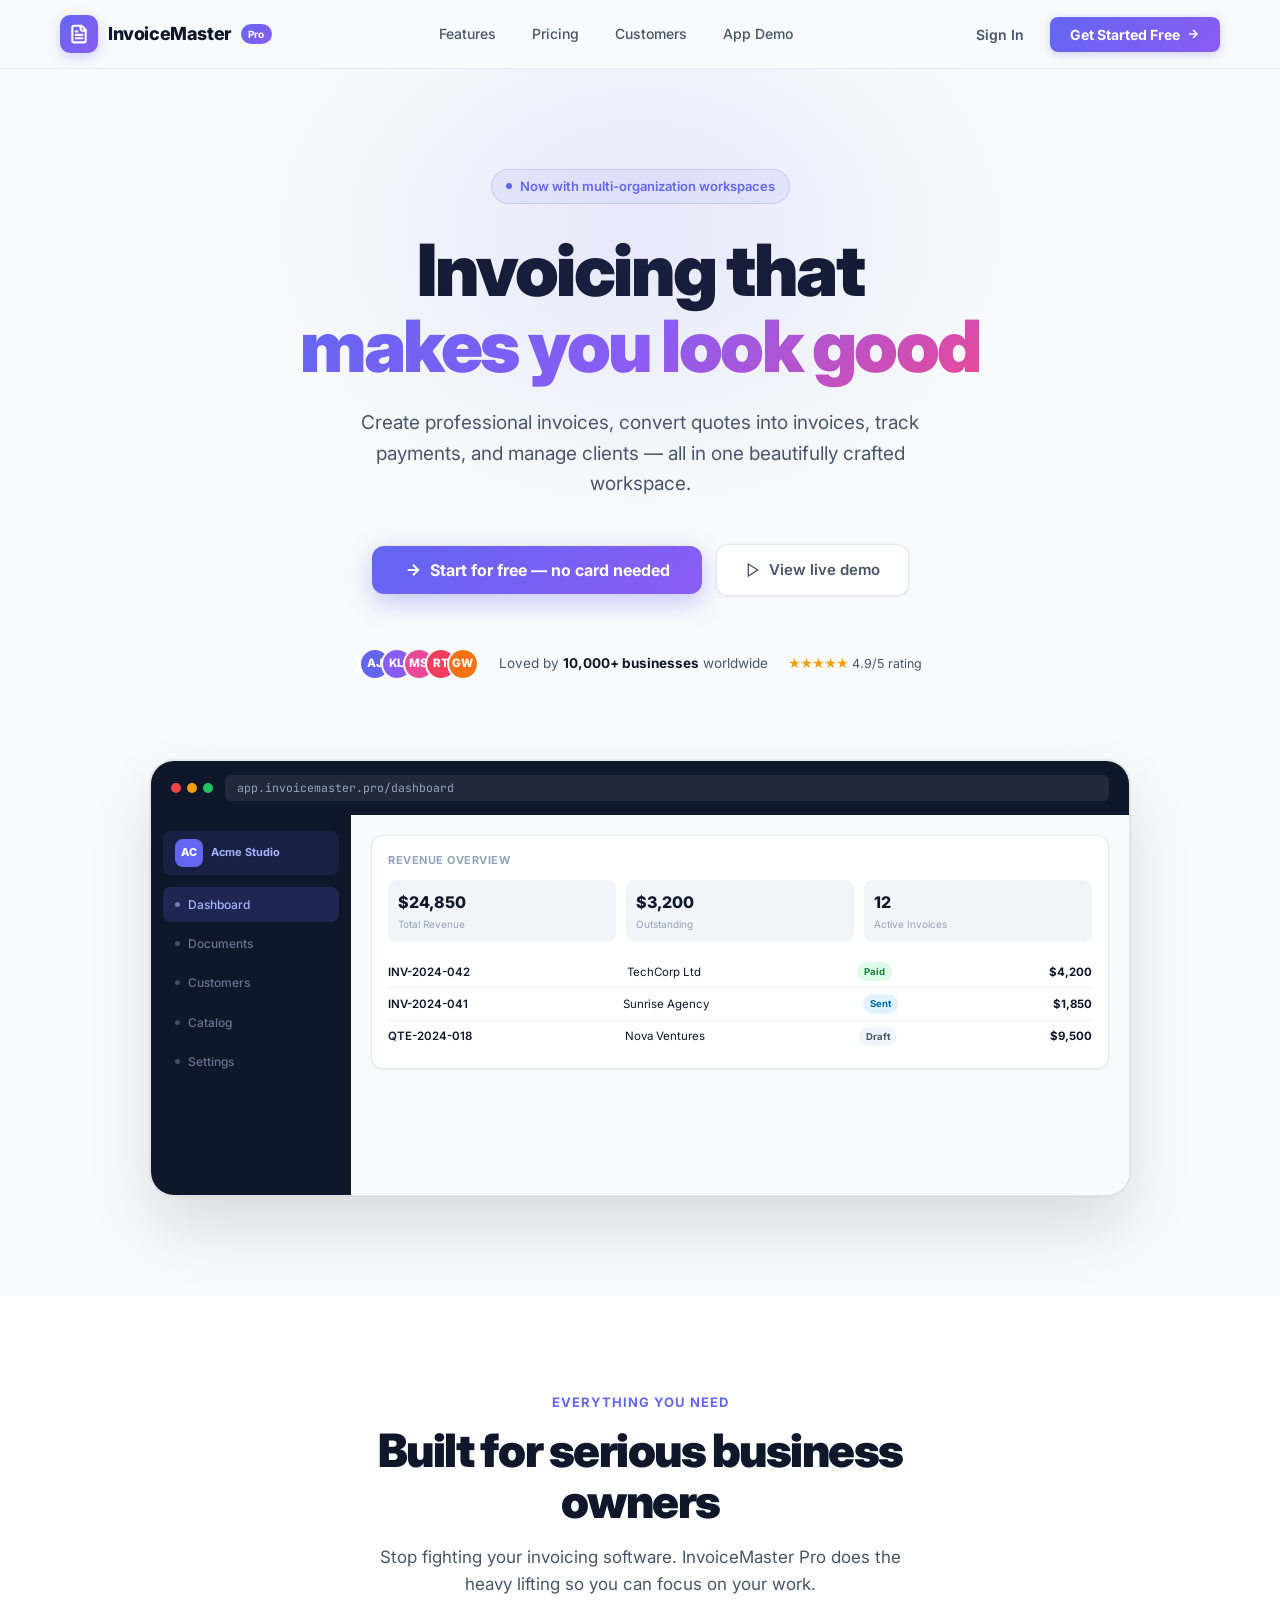
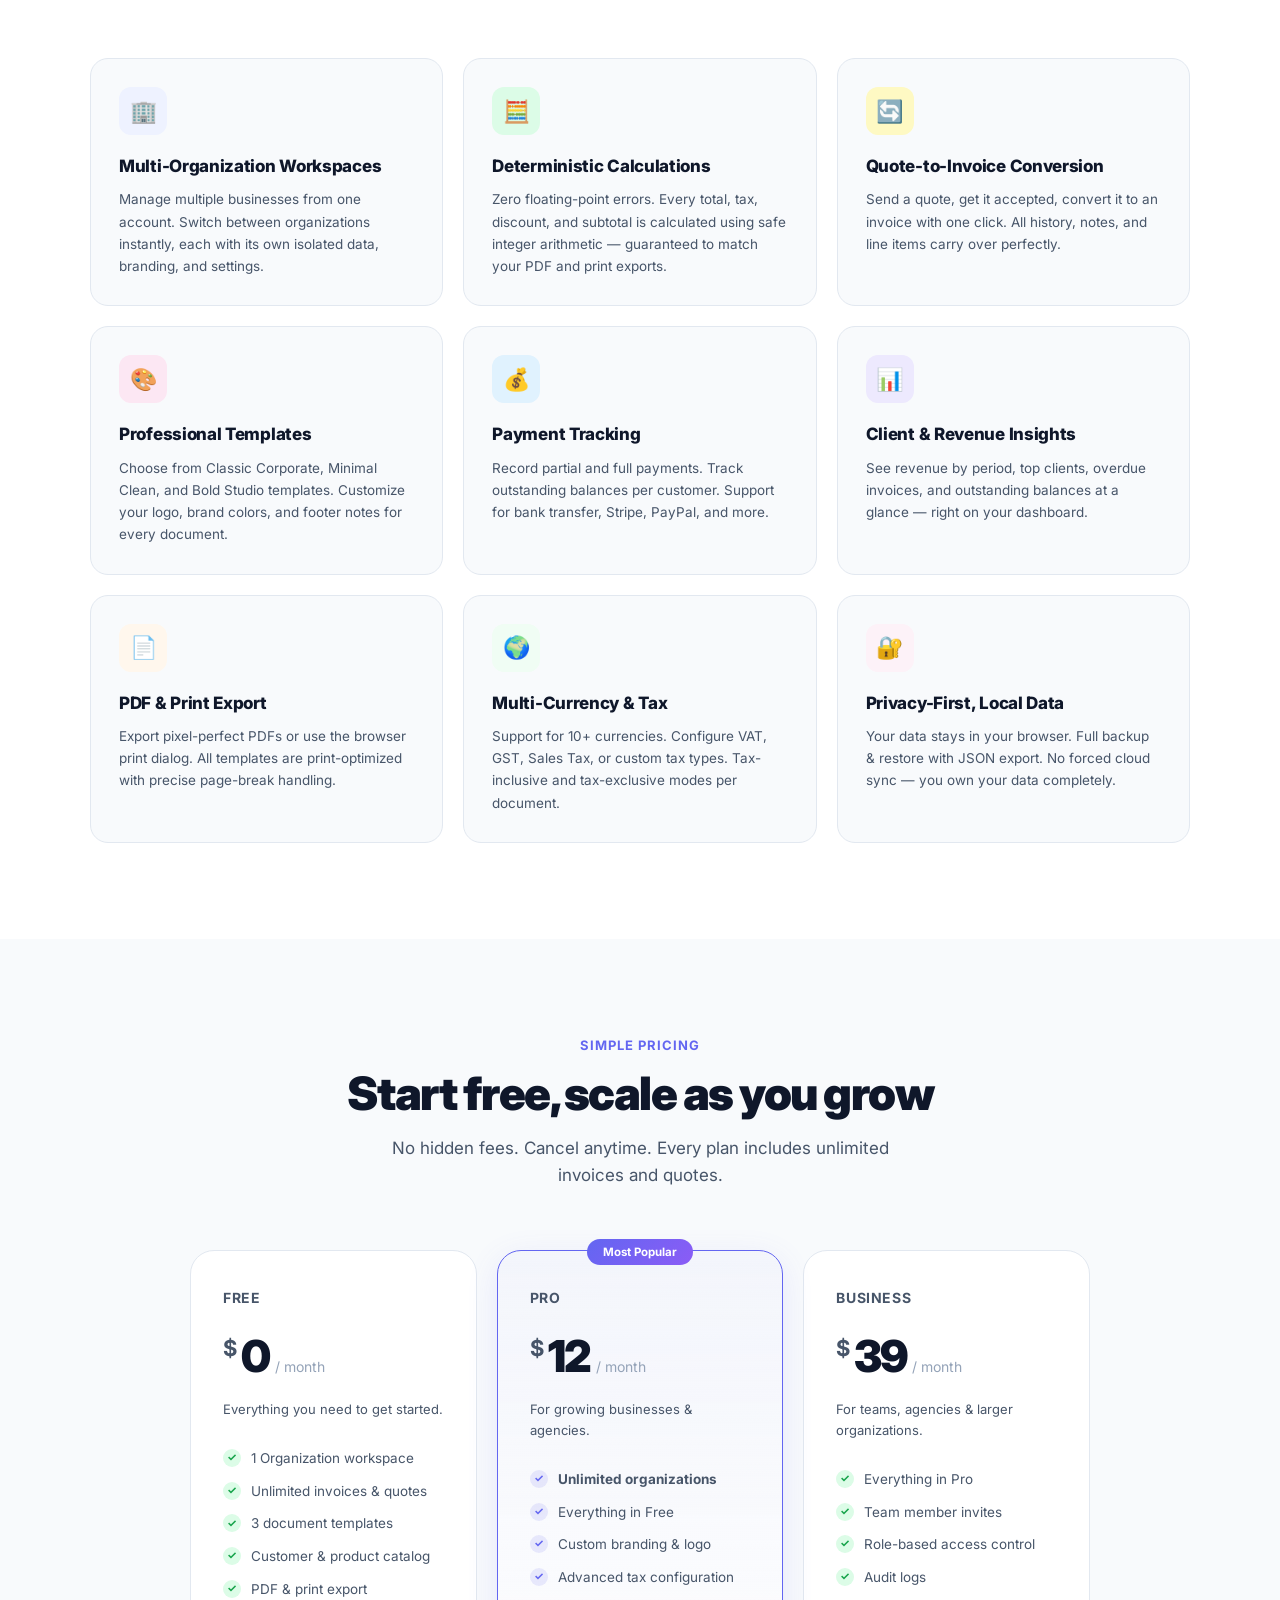
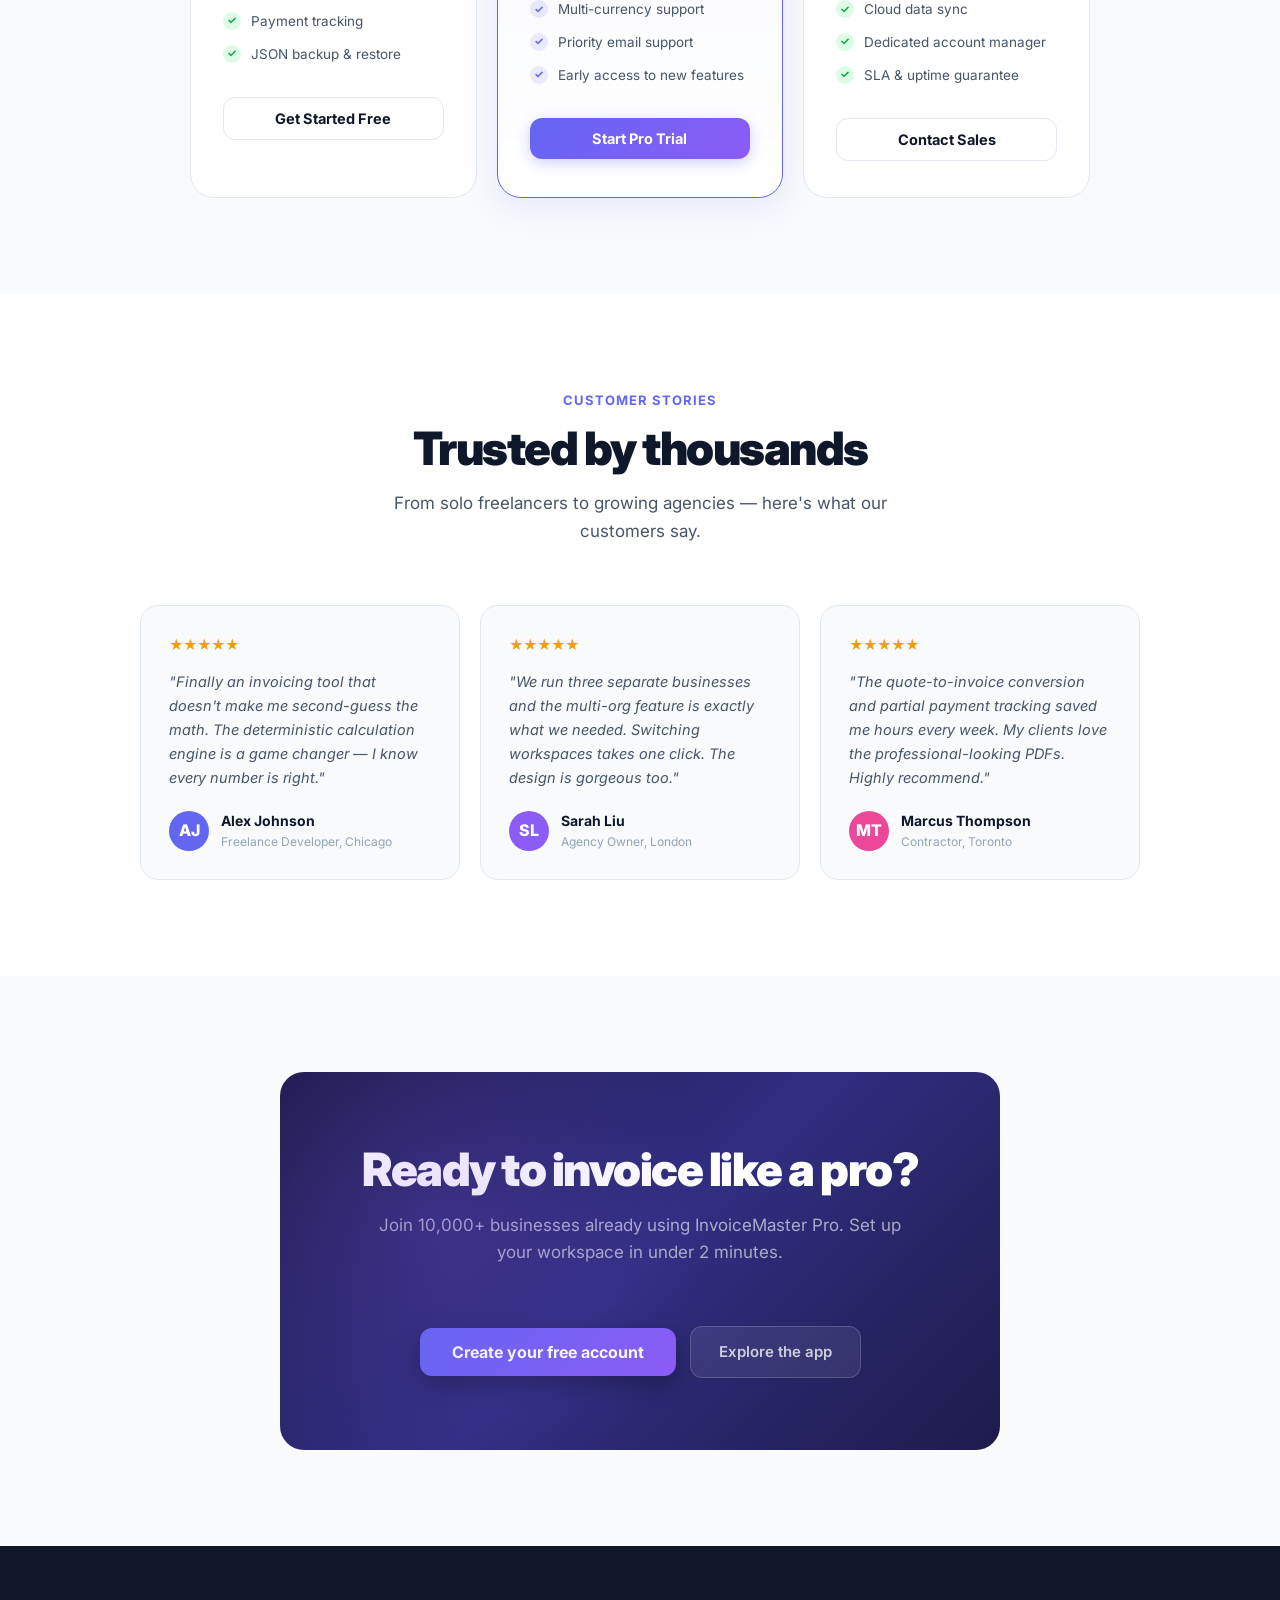
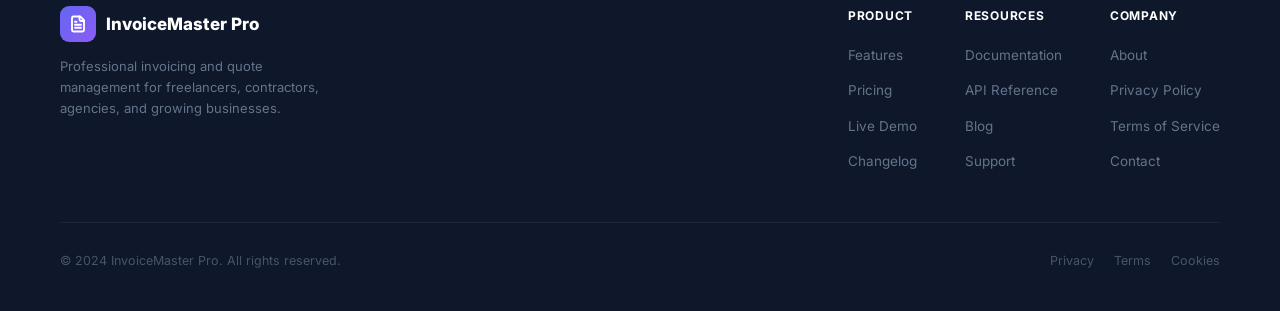
==== landing.html @ f8b14815 "feat: complete production invoice and quote generator with multi-org auth and templates" ====
<!DOCTYPE html>
<html lang="en">
<head>
  <meta charset="UTF-8">
  <meta name="viewport" content="width=device-width, initial-scale=1.0">
  <title>InvoiceMaster Pro — Professional Invoicing for Teams & Freelancers</title>
  <meta name="description" content="Create stunning invoices, quotes, and manage your business finances from one beautiful workspace. Used by 10,000+ freelancers, agencies & businesses.">
  <meta property="og:title" content="InvoiceMaster Pro — Professional Invoicing">
  <meta property="og:description" content="Invoicing software that gets out of your way. Create, send, and track invoices in minutes.">
  <link rel="preconnect" href="https://fonts.googleapis.com">
  <link rel="preconnect" href="https://fonts.gstatic.com" crossorigin>
  <link href="https://fonts.googleapis.com/css2?family=Inter:wght@300;400;500;600;700;800;900&family=JetBrains+Mono:wght@400;500&display=swap" rel="stylesheet">
  <link rel="stylesheet" href="css/landing.css">
</head>
<body>

  <!-- ======================================================
       NAVIGATION
  ====================================================== -->
  <nav class="lp-nav">
    <div class="lp-nav-inner">
      <a href="#" class="lp-logo">
        <div class="lp-logo-icon">
          <svg width="20" height="20" viewBox="0 0 24 24" fill="none" stroke="currentColor" stroke-width="2.5" stroke-linecap="round" stroke-linejoin="round">
            <path d="M15 2H6a2 2 0 0 0-2 2v16a2 2 0 0 0 2 2h12a2 2 0 0 0 2-2V7Z"/>
            <path d="M14 2v4a2 2 0 0 0 2 2h4"/>
            <path d="M10 9H8"/><path d="M16 13H8"/><path d="M16 17H8"/>
          </svg>
        </div>
        <span class="lp-logo-text">InvoiceMaster</span>
        <span class="lp-logo-badge">Pro</span>
      </a>

      <ul class="lp-nav-links">
        <li><a href="#features">Features</a></li>
        <li><a href="#pricing">Pricing</a></li>
        <li><a href="#testimonials">Customers</a></li>
        <li><a href="index.html">App Demo</a></li>
      </ul>

      <div class="lp-nav-cta">
        <button type="button" class="btn-ghost" id="btn-nav-login">Sign In</button>
        <button type="button" class="btn-primary-sm" id="btn-nav-signup">
          Get Started Free
          <svg width="14" height="14" viewBox="0 0 24 24" fill="none" stroke="currentColor" stroke-width="2.5"><path d="M5 12h14"/><path d="m12 5 7 7-7 7"/></svg>
        </button>
      </div>
    </div>
  </nav>

  <!-- ======================================================
       HERO
  ====================================================== -->
  <section class="lp-hero">
    <div class="hero-glow"></div>

    <div class="hero-pill">
      <div class="hero-pill-dot"></div>
      Now with multi-organization workspaces
    </div>

    <h1 class="hero-title">
      Invoicing that<br>
      <span class="gradient-text">makes you look good</span>
    </h1>

    <p class="hero-subtitle">
      Create professional invoices, convert quotes into invoices, track payments, 
      and manage clients — all in one beautifully crafted workspace.
    </p>

    <div class="hero-cta-group">
      <button type="button" class="btn-hero-primary" id="btn-hero-signup">
        <svg width="18" height="18" viewBox="0 0 24 24" fill="none" stroke="currentColor" stroke-width="2.5"><path d="M5 12h14"/><path d="m12 5 7 7-7 7"/></svg>
        Start for free — no card needed
      </button>
      <a href="index.html" class="btn-hero-secondary">
        <svg width="16" height="16" viewBox="0 0 24 24" fill="none" stroke="currentColor" stroke-width="2"><polygon points="5 3 19 12 5 21 5 3"/></svg>
        View live demo
      </a>
    </div>

    <div class="hero-social-proof">
      <div class="social-proof-avatars">
        <div class="av" style="background:#6366f1;">AJ</div>
        <div class="av" style="background:#8b5cf6;">KL</div>
        <div class="av" style="background:#ec4899;">MS</div>
        <div class="av" style="background:#f43f5e;">RT</div>
        <div class="av" style="background:#f97316;">GW</div>
      </div>
      <div class="social-proof-text">
        Loved by <strong>10,000+ businesses</strong> worldwide
      </div>
      <div class="hero-star-rating">
        <span class="stars">★★★★★</span>
        <span>4.9/5 rating</span>
      </div>
    </div>
  </section>

  <!-- ======================================================
       APP PREVIEW
  ====================================================== -->
  <section class="lp-app-preview">
    <div class="app-preview-frame">
      <div class="app-preview-topbar">
        <div class="app-preview-dots">
          <span class="dot-red"></span>
          <span class="dot-yellow"></span>
          <span class="dot-green"></span>
        </div>
        <div class="app-preview-url">app.invoicemaster.pro/dashboard</div>
      </div>
      <div class="app-preview-body">
        <div class="app-preview-sidebar">
          <div class="preview-nav-item" style="background:rgba(99,102,241,0.12); color:#a5b4fc; margin-bottom:8px;">
            <div style="width:28px; height:28px; background:#6366f1; border-radius:8px; display:flex;align-items:center;justify-content:center;font-size:11px;font-weight:800;color:#fff;">AC</div>
            <span style="font-size:11px;font-weight:700;">Acme Studio</span>
          </div>
          <div class="preview-nav-item active"><div class="preview-nav-dot"></div>Dashboard</div>
          <div class="preview-nav-item"><div class="preview-nav-dot"></div>Documents</div>
          <div class="preview-nav-item"><div class="preview-nav-dot"></div>Customers</div>
          <div class="preview-nav-item"><div class="preview-nav-dot"></div>Catalog</div>
          <div class="preview-nav-item"><div class="preview-nav-dot"></div>Settings</div>
        </div>
        <div class="app-preview-content">
          <div class="preview-card">
            <div class="preview-card-title">Revenue Overview</div>
            <div class="preview-stats">
              <div class="preview-stat">
                <div class="preview-stat-val">$24,850</div>
                <div class="preview-stat-label">Total Revenue</div>
              </div>
              <div class="preview-stat">
                <div class="preview-stat-val">$3,200</div>
                <div class="preview-stat-label">Outstanding</div>
              </div>
              <div class="preview-stat">
                <div class="preview-stat-val">12</div>
                <div class="preview-stat-label">Active Invoices</div>
              </div>
            </div>
            <div class="preview-row">
              <span style="font-weight:600;color:#0f172a;">INV-2024-042</span>
              <span>TechCorp Ltd</span>
              <span class="preview-badge badge-paid">Paid</span>
              <span style="font-weight:700;color:#0f172a;">$4,200</span>
            </div>
            <div class="preview-row">
              <span style="font-weight:600;color:#0f172a;">INV-2024-041</span>
              <span>Sunrise Agency</span>
              <span class="preview-badge badge-sent">Sent</span>
              <span style="font-weight:700;color:#0f172a;">$1,850</span>
            </div>
            <div class="preview-row">
              <span style="font-weight:600;color:#0f172a;">QTE-2024-018</span>
              <span>Nova Ventures</span>
              <span class="preview-badge badge-draft">Draft</span>
              <span style="font-weight:700;color:#0f172a;">$9,500</span>
            </div>
          </div>
        </div>
      </div>
    </div>
  </section>

  <!-- ======================================================
       FEATURES
  ====================================================== -->
  <section class="lp-features" id="features">
    <div class="container">
      <div class="section-eyebrow">Everything you need</div>
      <h2 class="section-title">Built for serious business owners</h2>
      <p class="section-subtitle">
        Stop fighting your invoicing software. InvoiceMaster Pro does the heavy lifting so you can focus on your work.
      </p>

      <div class="features-grid">
        <div class="feature-card">
          <div class="feature-icon" style="background:#eef2ff;">🏢</div>
          <div class="feature-title">Multi-Organization Workspaces</div>
          <div class="feature-desc">Manage multiple businesses from one account. Switch between organizations instantly, each with its own isolated data, branding, and settings.</div>
        </div>
        <div class="feature-card">
          <div class="feature-icon" style="background:#dcfce7;">🧮</div>
          <div class="feature-title">Deterministic Calculations</div>
          <div class="feature-desc">Zero floating-point errors. Every total, tax, discount, and subtotal is calculated using safe integer arithmetic — guaranteed to match your PDF and print exports.</div>
        </div>
        <div class="feature-card">
          <div class="feature-icon" style="background:#fef9c3;">🔄</div>
          <div class="feature-title">Quote-to-Invoice Conversion</div>
          <div class="feature-desc">Send a quote, get it accepted, convert it to an invoice with one click. All history, notes, and line items carry over perfectly.</div>
        </div>
        <div class="feature-card">
          <div class="feature-icon" style="background:#fce7f3;">🎨</div>
          <div class="feature-title">Professional Templates</div>
          <div class="feature-desc">Choose from Classic Corporate, Minimal Clean, and Bold Studio templates. Customize your logo, brand colors, and footer notes for every document.</div>
        </div>
        <div class="feature-card">
          <div class="feature-icon" style="background:#e0f2fe;">💰</div>
          <div class="feature-title">Payment Tracking</div>
          <div class="feature-desc">Record partial and full payments. Track outstanding balances per customer. Support for bank transfer, Stripe, PayPal, and more.</div>
        </div>
        <div class="feature-card">
          <div class="feature-icon" style="background:#ede9fe;">📊</div>
          <div class="feature-title">Client & Revenue Insights</div>
          <div class="feature-desc">See revenue by period, top clients, overdue invoices, and outstanding balances at a glance — right on your dashboard.</div>
        </div>
        <div class="feature-card">
          <div class="feature-icon" style="background:#fff7ed;">📄</div>
          <div class="feature-title">PDF & Print Export</div>
          <div class="feature-desc">Export pixel-perfect PDFs or use the browser print dialog. All templates are print-optimized with precise page-break handling.</div>
        </div>
        <div class="feature-card">
          <div class="feature-icon" style="background:#f0fdf4;">🌍</div>
          <div class="feature-title">Multi-Currency & Tax</div>
          <div class="feature-desc">Support for 10+ currencies. Configure VAT, GST, Sales Tax, or custom tax types. Tax-inclusive and tax-exclusive modes per document.</div>
        </div>
        <div class="feature-card">
          <div class="feature-icon" style="background:#fdf2f8;">🔐</div>
          <div class="feature-title">Privacy-First, Local Data</div>
          <div class="feature-desc">Your data stays in your browser. Full backup & restore with JSON export. No forced cloud sync — you own your data completely.</div>
        </div>
      </div>
    </div>
  </section>

  <!-- ======================================================
       PRICING
  ====================================================== -->
  <section class="lp-pricing" id="pricing">
    <div class="container">
      <div class="section-eyebrow">Simple Pricing</div>
      <h2 class="section-title">Start free, scale as you grow</h2>
      <p class="section-subtitle">
        No hidden fees. Cancel anytime. Every plan includes unlimited invoices and quotes.
      </p>

      <div class="pricing-grid">
        <!-- Free -->
        <div class="pricing-card">
          <div class="pricing-name">Free</div>
          <div class="pricing-price">
            <span class="currency">$</span>
            <span class="amount">0</span>
            <span class="period">/ month</span>
          </div>
          <div class="pricing-tagline">Everything you need to get started.</div>
          <ul class="pricing-features">
            <li><div class="pricing-check">✓</div>1 Organization workspace</li>
            <li><div class="pricing-check">✓</div>Unlimited invoices & quotes</li>
            <li><div class="pricing-check">✓</div>3 document templates</li>
            <li><div class="pricing-check">✓</div>Customer & product catalog</li>
            <li><div class="pricing-check">✓</div>PDF & print export</li>
            <li><div class="pricing-check">✓</div>Payment tracking</li>
            <li><div class="pricing-check">✓</div>JSON backup & restore</li>
          </ul>
          <button type="button" class="btn-pricing btn-pricing-outline" id="btn-pricing-free">Get Started Free</button>
        </div>

        <!-- Pro (Popular) -->
        <div class="pricing-card popular">
          <div class="pricing-popular-badge">Most Popular</div>
          <div class="pricing-name">Pro</div>
          <div class="pricing-price">
            <span class="currency">$</span>
            <span class="amount">12</span>
            <span class="period">/ month</span>
          </div>
          <div class="pricing-tagline">For growing businesses & agencies.</div>
          <ul class="pricing-features">
            <li><div class="pricing-check">✓</div><strong>Unlimited organizations</strong></li>
            <li><div class="pricing-check">✓</div>Everything in Free</li>
            <li><div class="pricing-check">✓</div>Custom branding & logo</li>
            <li><div class="pricing-check">✓</div>Advanced tax configuration</li>
            <li><div class="pricing-check">✓</div>Multi-currency support</li>
            <li><div class="pricing-check">✓</div>Priority email support</li>
            <li><div class="pricing-check">✓</div>Early access to new features</li>
          </ul>
          <button type="button" class="btn-pricing btn-pricing-filled" id="btn-pricing-pro">Start Pro Trial</button>
        </div>

        <!-- Business -->
        <div class="pricing-card">
          <div class="pricing-name">Business</div>
          <div class="pricing-price">
            <span class="currency">$</span>
            <span class="amount">39</span>
            <span class="period">/ month</span>
          </div>
          <div class="pricing-tagline">For teams, agencies & larger organizations.</div>
          <ul class="pricing-features">
            <li><div class="pricing-check">✓</div>Everything in Pro</li>
            <li><div class="pricing-check">✓</div>Team member invites</li>
            <li><div class="pricing-check">✓</div>Role-based access control</li>
            <li><div class="pricing-check">✓</div>Audit logs</li>
            <li><div class="pricing-check">✓</div>Cloud data sync</li>
            <li><div class="pricing-check">✓</div>Dedicated account manager</li>
            <li><div class="pricing-check">✓</div>SLA & uptime guarantee</li>
          </ul>
          <button type="button" class="btn-pricing btn-pricing-outline" id="btn-pricing-business">Contact Sales</button>
        </div>
      </div>
    </div>
  </section>

  <!-- ======================================================
       TESTIMONIALS
  ====================================================== -->
  <section class="lp-testimonials" id="testimonials">
    <div class="container">
      <div class="section-eyebrow">Customer Stories</div>
      <h2 class="section-title">Trusted by thousands</h2>
      <p class="section-subtitle">
        From solo freelancers to growing agencies — here's what our customers say.
      </p>

      <div class="testimonials-grid">
        <div class="testimonial-card">
          <div class="testimonial-stars">★★★★★</div>
          <p class="testimonial-text">"Finally an invoicing tool that doesn't make me second-guess the math. The deterministic calculation engine is a game changer — I know every number is right."</p>
          <div class="testimonial-author">
            <div class="testimonial-avatar" style="background:#6366f1;">AJ</div>
            <div>
              <div class="testimonial-name">Alex Johnson</div>
              <div class="testimonial-role">Freelance Developer, Chicago</div>
            </div>
          </div>
        </div>

        <div class="testimonial-card">
          <div class="testimonial-stars">★★★★★</div>
          <p class="testimonial-text">"We run three separate businesses and the multi-org feature is exactly what we needed. Switching workspaces takes one click. The design is gorgeous too."</p>
          <div class="testimonial-author">
            <div class="testimonial-avatar" style="background:#8b5cf6;">SL</div>
            <div>
              <div class="testimonial-name">Sarah Liu</div>
              <div class="testimonial-role">Agency Owner, London</div>
            </div>
          </div>
        </div>

        <div class="testimonial-card">
          <div class="testimonial-stars">★★★★★</div>
          <p class="testimonial-text">"The quote-to-invoice conversion and partial payment tracking saved me hours every week. My clients love the professional-looking PDFs. Highly recommend."</p>
          <div class="testimonial-author">
            <div class="testimonial-avatar" style="background:#ec4899;">MT</div>
            <div>
              <div class="testimonial-name">Marcus Thompson</div>
              <div class="testimonial-role">Contractor, Toronto</div>
            </div>
          </div>
        </div>
      </div>
    </div>
  </section>

  <!-- ======================================================
       CTA
  ====================================================== -->
  <section class="lp-cta">
    <div class="container">
      <div class="cta-card">
        <div class="cta-glow"></div>
        <h2 class="section-title" style="color:#fff; max-width:100%;">Ready to invoice like a pro?</h2>
        <p class="section-subtitle" style="color:rgba(255,255,255,0.6);">
          Join 10,000+ businesses already using InvoiceMaster Pro. Set up your workspace in under 2 minutes.
        </p>
        <div class="hero-cta-group">
          <button type="button" class="btn-hero-primary" id="btn-cta-signup">
            Create your free account
          </button>
          <a href="index.html" class="btn-hero-secondary" style="background:rgba(255,255,255,0.08);border-color:rgba(255,255,255,0.18);color:rgba(255,255,255,0.75);">
            Explore the app
          </a>
        </div>
      </div>
    </div>
  </section>

  <!-- ======================================================
       FOOTER
  ====================================================== -->
  <footer class="lp-footer">
    <div class="footer-inner">
      <div class="footer-top">
        <div class="footer-brand">
          <div class="footer-logo">
            <div class="footer-logo-icon">
              <svg width="18" height="18" viewBox="0 0 24 24" fill="none" stroke="currentColor" stroke-width="2.5" stroke-linecap="round" stroke-linejoin="round">
                <path d="M15 2H6a2 2 0 0 0-2 2v16a2 2 0 0 0 2 2h12a2 2 0 0 0 2-2V7Z"/>
                <path d="M14 2v4a2 2 0 0 0 2 2h4"/><path d="M10 9H8"/><path d="M16 13H8"/><path d="M16 17H8"/>
              </svg>
            </div>
            <span class="footer-logo-text">InvoiceMaster Pro</span>
          </div>
          <p class="footer-tagline">Professional invoicing and quote management for freelancers, contractors, agencies, and growing businesses.</p>
        </div>
        <div class="footer-links-group">
          <div class="footer-col">
            <h4>Product</h4>
            <ul>
              <li><a href="#features">Features</a></li>
              <li><a href="#pricing">Pricing</a></li>
              <li><a href="index.html">Live Demo</a></li>
              <li><a href="#">Changelog</a></li>
            </ul>
          </div>
          <div class="footer-col">
            <h4>Resources</h4>
            <ul>
              <li><a href="#">Documentation</a></li>
              <li><a href="#">API Reference</a></li>
              <li><a href="#">Blog</a></li>
              <li><a href="#">Support</a></li>
            </ul>
          </div>
          <div class="footer-col">
            <h4>Company</h4>
            <ul>
              <li><a href="#">About</a></li>
              <li><a href="#">Privacy Policy</a></li>
              <li><a href="#">Terms of Service</a></li>
              <li><a href="#">Contact</a></li>
            </ul>
          </div>
        </div>
      </div>
      <div class="footer-bottom">
        <p>© 2024 InvoiceMaster Pro. All rights reserved.</p>
        <div class="footer-bottom-links">
          <a href="#">Privacy</a>
          <a href="#">Terms</a>
          <a href="#">Cookies</a>
        </div>
      </div>
    </div>
  </footer>

  <!-- ======================================================
       INLINE AUTH MODAL STYLES (scoped for landing)
  ====================================================== -->
  <link rel="stylesheet" href="css/auth.css">

  <!-- ======================================================
       LANDING PAGE SCRIPT
  ====================================================== -->
  <script type="module">
    import { Auth, Session } from './js/auth/auth.js';
    import { AuthUI } from './js/auth/auth-ui.js';

    function goToApp() {
      window.location.href = 'index.html';
    }

    function openAuth(mode = 'register') {
      // If already logged in, go straight to app
      if (Session.isLoggedIn()) {
        goToApp();
        return;
      }
      AuthUI.guard(goToApp);
      // Pre-select the correct tab
      setTimeout(() => {
        const tabs = document.querySelectorAll('.auth-tab');
        tabs.forEach(t => {
          const isTarget = t.dataset.tab === mode;
          t.classList.toggle('active', isTarget);
        });
        const loginForm = document.getElementById('auth-login-form');
        const regForm   = document.getElementById('auth-register-form');
        if (loginForm) loginForm.classList.toggle('hidden', mode !== 'login');
        if (regForm)   regForm.classList.toggle('hidden', mode !== 'register');
      }, 50);
    }

    // Wire up all CTA buttons
    document.getElementById('btn-nav-signup')?.addEventListener('click', () => openAuth('register'));
    document.getElementById('btn-nav-login')?.addEventListener('click',  () => openAuth('login'));
    document.getElementById('btn-hero-signup')?.addEventListener('click', () => openAuth('register'));
    document.getElementById('btn-cta-signup')?.addEventListener('click',  () => openAuth('register'));
    document.getElementById('btn-pricing-free')?.addEventListener('click', () => openAuth('register'));
    document.getElementById('btn-pricing-pro')?.addEventListener('click',  () => openAuth('register'));
    document.getElementById('btn-pricing-business')?.addEventListener('click', () => {
      window.location.href = 'mailto:sales@invoicemaster.pro';
    });

    // If already logged in, update nav CTA
    if (Session.isLoggedIn()) {
      const user = Auth.currentUser();
      const org  = Auth.currentOrg();
      const signupBtn = document.getElementById('btn-nav-signup');
      if (signupBtn && user) {
        signupBtn.textContent = `Open App — ${org?.name || 'Workspace'}`;
        signupBtn.addEventListener('click', goToApp);
      }
      const loginBtn = document.getElementById('btn-nav-login');
      if (loginBtn) loginBtn.style.display = 'none';
    }
  </script>
</body>
</html>
---- css/landing.css ----
/* =============================================================================
   Landing Page Stylesheet — InvoiceMaster Pro Marketing Site
   ============================================================================= */

* {
  margin: 0;
  padding: 0;
  box-sizing: border-box;
}

:root {
  --primary:       #6366f1;
  --primary-dark:  #4f46e5;
  --accent:        #8b5cf6;
  --accent2:       #ec4899;
  --text-primary:  #0f172a;
  --text-secondary:#475569;
  --text-muted:    #94a3b8;
  --bg-app:        #f8fafc;
  --surface:       #ffffff;
  --border:        #e2e8f0;
  --font-sans: 'Inter', system-ui, -apple-system, sans-serif;
  --font-mono: 'JetBrains Mono', monospace;
  --radius-sm: 8px;
  --radius-md: 12px;
  --radius-lg: 18px;
  --radius-xl: 24px;
  --shadow-sm: 0 1px 3px rgba(0,0,0,0.08);
  --shadow-md: 0 4px 12px rgba(0,0,0,0.08);
  --shadow-lg: 0 16px 40px rgba(0,0,0,0.1);
  --shadow-xl: 0 32px 64px rgba(0,0,0,0.12);
}

html { scroll-behavior: smooth; }

body {
  font-family: var(--font-sans);
  background: var(--bg-app);
  color: var(--text-primary);
  line-height: 1.6;
  -webkit-font-smoothing: antialiased;
}

/* ---- Helpers ---- */
.container {
  max-width: 1160px;
  margin: 0 auto;
  padding: 0 24px;
}

.hidden { display: none !important; }

/* ---- Navigation ---- */
.lp-nav {
  position: sticky;
  top: 0;
  z-index: 1000;
  background: rgba(248, 250, 252, 0.88);
  backdrop-filter: blur(20px);
  -webkit-backdrop-filter: blur(20px);
  border-bottom: 1px solid rgba(226, 232, 240, 0.7);
  padding: 0 24px;
}

.lp-nav-inner {
  max-width: 1160px;
  margin: 0 auto;
  height: 68px;
  display: flex;
  align-items: center;
  justify-content: space-between;
  gap: 24px;
}

.lp-logo {
  display: flex;
  align-items: center;
  gap: 10px;
  text-decoration: none;
}

.lp-logo-icon {
  width: 38px;
  height: 38px;
  background: linear-gradient(135deg, var(--primary), var(--accent));
  border-radius: 10px;
  display: flex;
  align-items: center;
  justify-content: center;
  color: #fff;
  box-shadow: 0 4px 12px rgba(99,102,241,0.28);
}

.lp-logo-text {
  font-size: 18px;
  font-weight: 800;
  color: var(--text-primary);
  letter-spacing: -0.4px;
}

.lp-logo-badge {
  font-size: 10px;
  font-weight: 700;
  background: linear-gradient(135deg, var(--primary), var(--accent));
  color: #fff;
  padding: 2px 7px;
  border-radius: 20px;
  letter-spacing: 0.3px;
}

.lp-nav-links {
  display: flex;
  align-items: center;
  gap: 8px;
  list-style: none;
}

.lp-nav-links a {
  font-size: 14px;
  font-weight: 500;
  color: var(--text-secondary);
  text-decoration: none;
  padding: 6px 14px;
  border-radius: var(--radius-sm);
  transition: all 0.15s;
}

.lp-nav-links a:hover {
  color: var(--text-primary);
  background: rgba(99,102,241,0.06);
}

.lp-nav-cta {
  display: flex;
  align-items: center;
  gap: 10px;
}

.btn-ghost {
  font-size: 14px;
  font-weight: 600;
  color: var(--text-secondary);
  background: transparent;
  border: none;
  padding: 8px 16px;
  border-radius: var(--radius-sm);
  cursor: pointer;
  transition: all 0.15s;
  font-family: var(--font-sans);
}

.btn-ghost:hover {
  color: var(--text-primary);
  background: rgba(0,0,0,0.04);
}

.btn-primary-sm {
  font-size: 14px;
  font-weight: 700;
  color: #fff;
  background: linear-gradient(135deg, var(--primary), var(--accent));
  border: none;
  padding: 9px 20px;
  border-radius: var(--radius-sm);
  cursor: pointer;
  transition: all 0.2s;
  font-family: var(--font-sans);
  box-shadow: 0 2px 10px rgba(99,102,241,0.28);
  text-decoration: none;
  display: inline-flex;
  align-items: center;
  gap: 6px;
}

.btn-primary-sm:hover {
  transform: translateY(-1px);
  box-shadow: 0 4px 16px rgba(99,102,241,0.38);
}

/* ---- Hero ---- */
.lp-hero {
  padding: 100px 24px 80px;
  text-align: center;
  position: relative;
  overflow: hidden;
}

.hero-glow {
  position: absolute;
  top: -20%;
  left: 50%;
  transform: translateX(-50%);
  width: 800px;
  height: 600px;
  background: radial-gradient(ellipse, rgba(99,102,241,0.12) 0%, transparent 70%);
  pointer-events: none;
}

.hero-pill {
  display: inline-flex;
  align-items: center;
  gap: 8px;
  background: rgba(99,102,241,0.08);
  border: 1px solid rgba(99,102,241,0.2);
  color: var(--primary);
  font-size: 13px;
  font-weight: 600;
  padding: 6px 14px;
  border-radius: 20px;
  margin-bottom: 28px;
}

.hero-pill-dot {
  width: 6px;
  height: 6px;
  background: var(--primary);
  border-radius: 50%;
  animation: pulse 2s infinite;
}

@keyframes pulse {
  0%, 100% { opacity: 1; transform: scale(1); }
  50%       { opacity: 0.6; transform: scale(0.8); }
}

.hero-title {
  font-size: clamp(42px, 6vw, 72px);
  font-weight: 900;
  line-height: 1.06;
  letter-spacing: -2.5px;
  color: var(--text-primary);
  max-width: 860px;
  margin: 0 auto 24px;
}

.hero-title .gradient-text {
  background: linear-gradient(135deg, var(--primary) 0%, var(--accent) 50%, var(--accent2) 100%);
  -webkit-background-clip: text;
  -webkit-text-fill-color: transparent;
  background-clip: text;
}

.hero-subtitle {
  font-size: 19px;
  color: var(--text-secondary);
  max-width: 560px;
  margin: 0 auto 44px;
  line-height: 1.6;
  font-weight: 400;
}

.hero-cta-group {
  display: flex;
  align-items: center;
  justify-content: center;
  gap: 14px;
  flex-wrap: wrap;
}

.btn-hero-primary {
  display: inline-flex;
  align-items: center;
  gap: 8px;
  font-size: 16px;
  font-weight: 700;
  color: #fff;
  background: linear-gradient(135deg, var(--primary), var(--accent));
  border: none;
  padding: 14px 32px;
  border-radius: var(--radius-md);
  cursor: pointer;
  transition: all 0.25s;
  font-family: var(--font-sans);
  box-shadow: 0 8px 24px rgba(99,102,241,0.35);
  text-decoration: none;
}

.btn-hero-primary:hover {
  transform: translateY(-2px);
  box-shadow: 0 12px 32px rgba(99,102,241,0.45);
}

.btn-hero-secondary {
  display: inline-flex;
  align-items: center;
  gap: 8px;
  font-size: 15px;
  font-weight: 600;
  color: var(--text-secondary);
  background: var(--surface);
  border: 1.5px solid var(--border);
  padding: 13px 28px;
  border-radius: var(--radius-md);
  cursor: pointer;
  transition: all 0.2s;
  font-family: var(--font-sans);
  box-shadow: var(--shadow-sm);
  text-decoration: none;
}

.btn-hero-secondary:hover {
  color: var(--text-primary);
  border-color: #cbd5e1;
  box-shadow: var(--shadow-md);
  transform: translateY(-1px);
}

.hero-social-proof {
  margin-top: 52px;
  display: flex;
  align-items: center;
  justify-content: center;
  gap: 20px;
  flex-wrap: wrap;
}

.social-proof-avatars {
  display: flex;
}

.social-proof-avatars .av {
  width: 32px;
  height: 32px;
  border-radius: 50%;
  border: 2.5px solid var(--surface);
  margin-left: -10px;
  display: flex;
  align-items: center;
  justify-content: center;
  font-size: 11.5px;
  font-weight: 800;
  color: #fff;
}

.social-proof-avatars .av:first-child { margin-left: 0; }

.social-proof-text {
  font-size: 13.5px;
  color: var(--text-secondary);
}

.social-proof-text strong {
  color: var(--text-primary);
  font-weight: 700;
}

.hero-star-rating {
  display: flex;
  align-items: center;
  gap: 4px;
  font-size: 12.5px;
  color: var(--text-secondary);
}

.hero-star-rating .stars {
  color: #f59e0b;
  letter-spacing: -1px;
}

/* ---- App Screenshot ---- */
.lp-app-preview {
  padding: 0 24px 100px;
}

.app-preview-frame {
  max-width: 980px;
  margin: 0 auto;
  background: var(--surface);
  border-radius: var(--radius-xl);
  box-shadow: var(--shadow-xl), 0 0 0 1px rgba(0,0,0,0.05);
  overflow: hidden;
  border: 1px solid var(--border);
}

.app-preview-topbar {
  background: #0f172a;
  padding: 14px 20px;
  display: flex;
  align-items: center;
  gap: 12px;
}

.app-preview-dots {
  display: flex;
  gap: 6px;
}

.app-preview-dots span {
  width: 10px;
  height: 10px;
  border-radius: 50%;
}

.app-preview-dots .dot-red   { background: #ef4444; }
.app-preview-dots .dot-yellow{ background: #f59e0b; }
.app-preview-dots .dot-green { background: #22c55e; }

.app-preview-url {
  flex: 1;
  background: rgba(255,255,255,0.08);
  border-radius: 6px;
  padding: 4px 12px;
  font-size: 11.5px;
  color: #94a3b8;
  font-family: var(--font-mono);
}

.app-preview-body {
  display: flex;
  height: 380px;
  overflow: hidden;
}

.app-preview-sidebar {
  width: 200px;
  background: #0f172a;
  flex-shrink: 0;
  padding: 16px 12px;
  display: flex;
  flex-direction: column;
  gap: 4px;
}

.preview-nav-item {
  padding: 8px 12px;
  border-radius: 8px;
  font-size: 12px;
  font-weight: 500;
  color: #64748b;
  cursor: pointer;
  display: flex;
  align-items: center;
  gap: 8px;
}

.preview-nav-item.active {
  background: rgba(99,102,241,0.2);
  color: #a5b4fc;
}

.preview-nav-dot {
  width: 5px;
  height: 5px;
  border-radius: 50%;
  background: currentColor;
  opacity: 0.6;
}

.app-preview-content {
  flex: 1;
  background: #f8fafc;
  padding: 20px;
  overflow: hidden;
}

.preview-card {
  background: #fff;
  border-radius: 12px;
  border: 1px solid #e2e8f0;
  padding: 16px;
  box-shadow: 0 1px 3px rgba(0,0,0,0.06);
}

.preview-card-title {
  font-size: 11px;
  font-weight: 700;
  color: #94a3b8;
  text-transform: uppercase;
  letter-spacing: 0.5px;
  margin-bottom: 10px;
}

.preview-stats {
  display: grid;
  grid-template-columns: repeat(3, 1fr);
  gap: 10px;
  margin-bottom: 14px;
}

.preview-stat {
  background: #f1f5f9;
  border-radius: 8px;
  padding: 10px;
}

.preview-stat-val {
  font-size: 16px;
  font-weight: 800;
  color: #0f172a;
}

.preview-stat-label {
  font-size: 10px;
  color: #94a3b8;
  margin-top: 1px;
}

.preview-row {
  display: flex;
  align-items: center;
  justify-content: space-between;
  padding: 6px 0;
  border-bottom: 1px solid #f1f5f9;
  font-size: 11.5px;
}

.preview-row:last-child { border-bottom: none; }

.preview-badge {
  font-size: 9.5px;
  font-weight: 700;
  padding: 2px 7px;
  border-radius: 20px;
}

.badge-paid { background: #dcfce7; color: #15803d; }
.badge-sent { background: #e0f2fe; color: #0369a1; }
.badge-draft { background: #f1f5f9; color: #475569; }

/* ---- Features ---- */
.lp-features {
  padding: 96px 24px;
  background: var(--surface);
}

.section-eyebrow {
  font-size: 13px;
  font-weight: 700;
  color: var(--primary);
  text-transform: uppercase;
  letter-spacing: 1px;
  text-align: center;
  margin-bottom: 12px;
}

.section-title {
  font-size: clamp(30px, 4vw, 46px);
  font-weight: 900;
  letter-spacing: -1.5px;
  text-align: center;
  color: var(--text-primary);
  max-width: 640px;
  margin: 0 auto 16px;
  line-height: 1.12;
}

.section-subtitle {
  font-size: 17px;
  color: var(--text-secondary);
  text-align: center;
  max-width: 540px;
  margin: 0 auto 60px;
  line-height: 1.6;
}

.features-grid {
  display: grid;
  grid-template-columns: repeat(auto-fit, minmax(280px, 1fr));
  gap: 20px;
  max-width: 1100px;
  margin: 0 auto;
}

.feature-card {
  background: var(--bg-app);
  border: 1px solid var(--border);
  border-radius: var(--radius-lg);
  padding: 28px;
  transition: all 0.25s;
  position: relative;
  overflow: hidden;
}

.feature-card:hover {
  transform: translateY(-3px);
  box-shadow: var(--shadow-lg);
  border-color: rgba(99,102,241,0.2);
}

.feature-card::before {
  content: '';
  position: absolute;
  top: 0; left: 0; right: 0;
  height: 3px;
  background: linear-gradient(135deg, var(--primary), var(--accent));
  opacity: 0;
  transition: opacity 0.25s;
}

.feature-card:hover::before { opacity: 1; }

.feature-icon {
  width: 48px;
  height: 48px;
  border-radius: 12px;
  display: flex;
  align-items: center;
  justify-content: center;
  margin-bottom: 18px;
  font-size: 22px;
}

.feature-title {
  font-size: 17px;
  font-weight: 800;
  color: var(--text-primary);
  margin-bottom: 8px;
  letter-spacing: -0.3px;
}

.feature-desc {
  font-size: 13.5px;
  color: var(--text-secondary);
  line-height: 1.65;
}

/* ---- Pricing ---- */
.lp-pricing {
  padding: 96px 24px;
  background: var(--bg-app);
}

.pricing-grid {
  display: grid;
  grid-template-columns: repeat(auto-fit, minmax(280px, 1fr));
  gap: 20px;
  max-width: 900px;
  margin: 0 auto;
}

.pricing-card {
  background: var(--surface);
  border: 1.5px solid var(--border);
  border-radius: var(--radius-xl);
  padding: 36px 32px;
  transition: all 0.25s;
}

.pricing-card.popular {
  border-color: var(--primary);
  background: linear-gradient(to bottom, rgba(99,102,241,0.03), var(--surface));
  box-shadow: 0 8px 32px rgba(99,102,241,0.12);
  position: relative;
}

.pricing-popular-badge {
  position: absolute;
  top: -12px;
  left: 50%;
  transform: translateX(-50%);
  background: linear-gradient(135deg, var(--primary), var(--accent));
  color: #fff;
  font-size: 11.5px;
  font-weight: 700;
  padding: 4px 16px;
  border-radius: 20px;
  white-space: nowrap;
}

.pricing-name {
  font-size: 14px;
  font-weight: 700;
  color: var(--text-secondary);
  text-transform: uppercase;
  letter-spacing: 0.6px;
  margin-bottom: 12px;
}

.pricing-price {
  display: flex;
  align-items: baseline;
  gap: 4px;
  margin-bottom: 8px;
}

.pricing-price .amount {
  font-size: 44px;
  font-weight: 900;
  color: var(--text-primary);
  letter-spacing: -2px;
}

.pricing-price .currency {
  font-size: 22px;
  font-weight: 700;
  color: var(--text-secondary);
  align-self: flex-start;
  margin-top: 10px;
}

.pricing-price .period {
  font-size: 14px;
  color: var(--text-muted);
  margin-left: 2px;
}

.pricing-tagline {
  font-size: 13px;
  color: var(--text-secondary);
  margin-bottom: 28px;
}

.pricing-features {
  list-style: none;
  display: flex;
  flex-direction: column;
  gap: 11px;
  margin-bottom: 32px;
}

.pricing-features li {
  display: flex;
  align-items: flex-start;
  gap: 10px;
  font-size: 13.5px;
  color: var(--text-secondary);
}

.pricing-check {
  width: 18px;
  height: 18px;
  background: #dcfce7;
  border-radius: 50%;
  display: flex;
  align-items: center;
  justify-content: center;
  color: #16a34a;
  flex-shrink: 0;
  margin-top: 1px;
  font-size: 11px;
  font-weight: 700;
}

.pricing-card.popular .pricing-check {
  background: rgba(99,102,241,0.12);
  color: var(--primary);
}

.btn-pricing {
  width: 100%;
  padding: 12px;
  border-radius: var(--radius-md);
  font-size: 14.5px;
  font-weight: 700;
  cursor: pointer;
  font-family: var(--font-sans);
  transition: all 0.2s;
  border: none;
}

.btn-pricing-outline {
  background: transparent;
  border: 1.5px solid var(--border);
  color: var(--text-primary);
}

.btn-pricing-outline:hover {
  border-color: var(--primary);
  color: var(--primary);
}

.btn-pricing-filled {
  background: linear-gradient(135deg, var(--primary), var(--accent));
  color: #fff;
  box-shadow: 0 4px 14px rgba(99,102,241,0.3);
}

.btn-pricing-filled:hover {
  transform: translateY(-1px);
  box-shadow: 0 6px 20px rgba(99,102,241,0.4);
}

/* ---- Testimonials ---- */
.lp-testimonials {
  padding: 96px 24px;
  background: var(--surface);
}

.testimonials-grid {
  display: grid;
  grid-template-columns: repeat(auto-fit, minmax(280px, 1fr));
  gap: 20px;
  max-width: 1000px;
  margin: 0 auto;
}

.testimonial-card {
  background: var(--bg-app);
  border: 1px solid var(--border);
  border-radius: var(--radius-lg);
  padding: 28px;
  transition: all 0.2s;
}

.testimonial-card:hover {
  box-shadow: var(--shadow-md);
  transform: translateY(-2px);
}

.testimonial-stars {
  color: #f59e0b;
  font-size: 14px;
  letter-spacing: -1px;
  margin-bottom: 14px;
}

.testimonial-text {
  font-size: 14.5px;
  color: var(--text-secondary);
  line-height: 1.65;
  margin-bottom: 20px;
  font-style: italic;
}

.testimonial-author {
  display: flex;
  align-items: center;
  gap: 12px;
}

.testimonial-avatar {
  width: 40px;
  height: 40px;
  border-radius: 50%;
  display: flex;
  align-items: center;
  justify-content: center;
  font-size: 16px;
  font-weight: 800;
  color: #fff;
  flex-shrink: 0;
}

.testimonial-name {
  font-size: 14px;
  font-weight: 700;
  color: var(--text-primary);
}

.testimonial-role {
  font-size: 12px;
  color: var(--text-muted);
}

/* ---- CTA Section ---- */
.lp-cta {
  padding: 96px 24px;
  background: var(--bg-app);
  text-align: center;
}

.cta-card {
  max-width: 720px;
  margin: 0 auto;
  background: linear-gradient(135deg, #1e1b4b 0%, #312e81 50%, #1e1b4b 100%);
  border-radius: var(--radius-xl);
  padding: 72px 48px;
  position: relative;
  overflow: hidden;
}

.cta-glow {
  position: absolute;
  top: -40%;
  left: -20%;
  width: 600px;
  height: 600px;
  background: radial-gradient(circle, rgba(139,92,246,0.2) 0%, transparent 65%);
  pointer-events: none;
}

.cta-card .section-title {
  color: #fff;
  max-width: 100%;
}

.cta-card .section-subtitle {
  color: rgba(255,255,255,0.65);
}

.cta-card .btn-hero-primary {
  box-shadow: 0 8px 24px rgba(0,0,0,0.3);
}

.cta-card .btn-hero-secondary {
  background: rgba(255,255,255,0.1);
  border-color: rgba(255,255,255,0.2);
  color: rgba(255,255,255,0.8);
}

.cta-card .btn-hero-secondary:hover {
  background: rgba(255,255,255,0.15);
  color: #fff;
}

/* ---- Footer ---- */
.lp-footer {
  background: #0f172a;
  color: #94a3b8;
  padding: 60px 24px 40px;
}

.footer-inner {
  max-width: 1160px;
  margin: 0 auto;
}

.footer-top {
  display: flex;
  justify-content: space-between;
  gap: 40px;
  flex-wrap: wrap;
  margin-bottom: 48px;
}

.footer-brand {
  max-width: 280px;
}

.footer-logo {
  display: flex;
  align-items: center;
  gap: 10px;
  margin-bottom: 14px;
}

.footer-logo-icon {
  width: 36px;
  height: 36px;
  background: linear-gradient(135deg, var(--primary), var(--accent));
  border-radius: 9px;
  display: flex;
  align-items: center;
  justify-content: center;
  color: #fff;
}

.footer-logo-text {
  font-size: 17px;
  font-weight: 800;
  color: #fff;
}

.footer-tagline {
  font-size: 13px;
  line-height: 1.6;
  color: #64748b;
}

.footer-links-group {
  display: flex;
  gap: 48px;
  flex-wrap: wrap;
}

.footer-col h4 {
  font-size: 12px;
  font-weight: 700;
  text-transform: uppercase;
  letter-spacing: 0.7px;
  color: #fff;
  margin-bottom: 16px;
}

.footer-col ul {
  list-style: none;
  display: flex;
  flex-direction: column;
  gap: 10px;
}

.footer-col ul li a {
  font-size: 13.5px;
  color: #64748b;
  text-decoration: none;
  transition: color 0.15s;
}

.footer-col ul li a:hover { color: #94a3b8; }

.footer-bottom {
  border-top: 1px solid rgba(255,255,255,0.06);
  padding-top: 28px;
  display: flex;
  align-items: center;
  justify-content: space-between;
  flex-wrap: wrap;
  gap: 12px;
}

.footer-bottom p {
  font-size: 12.5px;
  color: #475569;
}

.footer-bottom-links {
  display: flex;
  gap: 20px;
}

.footer-bottom-links a {
  font-size: 12.5px;
  color: #475569;
  text-decoration: none;
  transition: color 0.15s;
}

.footer-bottom-links a:hover { color: #94a3b8; }

/* ---- Auth Modal (reused from auth.css) ---- */
.auth-overlay {
  position: fixed;
  inset: 0;
  z-index: 10000;
  background: rgba(2, 6, 23, 0.78);
  backdrop-filter: blur(10px);
  -webkit-backdrop-filter: blur(10px);
  display: flex;
  align-items: center;
  justify-content: center;
  padding: 20px;
  animation: fadeIn 0.25s ease;
}

@keyframes fadeIn { from { opacity: 0; } to { opacity: 1; } }

/* ---- Responsive ---- */
@media (max-width: 768px) {
  .lp-nav-links { display: none; }
  .hero-cta-group { flex-direction: column; align-items: stretch; }
  .btn-hero-primary, .btn-hero-secondary { width: 100%; justify-content: center; }
  .app-preview-body { height: 240px; }
  .app-preview-sidebar { width: 130px; }
  .cta-card { padding: 48px 24px; }
  .footer-top { flex-direction: column; }
  .footer-links-group { gap: 32px; }
  .auth-field-row { grid-template-columns: 1fr; }
}
---- css/auth.css ----
/* =============================================================================
   Auth Styles — Login / Register Modal, User Menu, Org Switcher, Org Badge
   ============================================================================= */

/* Auth Overlay */
.auth-overlay {
  position: fixed;
  inset: 0;
  z-index: 10000;
  background: rgba(2, 6, 23, 0.78);
  backdrop-filter: blur(10px);
  -webkit-backdrop-filter: blur(10px);
  display: flex;
  align-items: center;
  justify-content: center;
  padding: 20px;
  animation: authFadeIn 0.25s ease;
}

.auth-overlay-exit {
  animation: authFadeOut 0.3s ease forwards;
}

@keyframes authFadeIn {
  from { opacity: 0; }
  to   { opacity: 1; }
}

@keyframes authFadeOut {
  from { opacity: 1; }
  to   { opacity: 0; }
}

/* Auth Card */
.auth-card {
  background: var(--bg-surface);
  border-radius: var(--radius-xl);
  box-shadow: 0 32px 64px -16px rgba(0, 0, 0, 0.35);
  width: 100%;
  max-width: 480px;
  overflow: hidden;
  animation: authSlideUp 0.3s cubic-bezier(0.34, 1.56, 0.64, 1);
}

@keyframes authSlideUp {
  from { opacity: 0; transform: translateY(30px) scale(0.96); }
  to   { opacity: 1; transform: translateY(0) scale(1); }
}

.auth-card-header {
  padding: 36px 36px 0;
  text-align: center;
}

.auth-logo {
  width: 56px;
  height: 56px;
  background: linear-gradient(135deg, #6366f1, #8b5cf6);
  border-radius: 16px;
  display: flex;
  align-items: center;
  justify-content: center;
  color: white;
  margin: 0 auto 20px;
  box-shadow: 0 8px 24px rgba(99, 102, 241, 0.35);
}

.auth-title {
  font-size: 24px;
  font-weight: 800;
  color: var(--text-primary);
  margin: 0 0 6px;
  letter-spacing: -0.5px;
}

.auth-subtitle {
  font-size: 13.5px;
  color: var(--text-secondary);
  margin: 0;
  line-height: 1.5;
}

/* Tabs */
.auth-tabs {
  display: flex;
  margin: 24px 36px 0;
  background: var(--bg-surface-subtle);
  border-radius: var(--radius-md);
  padding: 4px;
  gap: 4px;
}

.auth-tab {
  flex: 1;
  padding: 8px 0;
  border: none;
  border-radius: calc(var(--radius-md) - 2px);
  background: transparent;
  color: var(--text-secondary);
  font-size: 13.5px;
  font-weight: 600;
  cursor: pointer;
  transition: all var(--transition-fast);
  font-family: var(--font-sans);
}

.auth-tab.active {
  background: var(--bg-surface);
  color: var(--text-primary);
  box-shadow: var(--shadow-sm);
}

/* Auth Form */
.auth-form {
  padding: 24px 36px 36px;
  display: flex;
  flex-direction: column;
  gap: 16px;
}

.auth-form.hidden {
  display: none;
}

.auth-field-row {
  display: grid;
  grid-template-columns: 1fr 1fr;
  gap: 12px;
}

.auth-field {
  display: flex;
  flex-direction: column;
  gap: 6px;
}

.auth-field label {
  font-size: 13px;
  font-weight: 600;
  color: var(--text-primary);
  display: flex;
  align-items: center;
  gap: 6px;
}

.auth-hint {
  font-size: 11px;
  font-weight: 400;
  color: var(--text-muted);
}

.auth-field input {
  height: 42px;
  padding: 0 14px;
  border: 1.5px solid var(--border-subtle);
  border-radius: var(--radius-md);
  font-size: 14px;
  font-family: var(--font-sans);
  color: var(--text-primary);
  background: var(--bg-surface);
  transition: border-color var(--transition-fast), box-shadow var(--transition-fast);
  outline: none;
}

.auth-field input:focus {
  border-color: var(--primary);
  box-shadow: 0 0 0 3px rgba(99, 102, 241, 0.12);
}

.auth-field input::placeholder {
  color: var(--text-muted);
}

/* Buttons */
.auth-btn-primary {
  width: 100%;
  height: 44px;
  border: none;
  border-radius: var(--radius-md);
  background: linear-gradient(135deg, #6366f1, #8b5cf6);
  color: #fff;
  font-size: 14.5px;
  font-weight: 700;
  font-family: var(--font-sans);
  cursor: pointer;
  display: flex;
  align-items: center;
  justify-content: center;
  gap: 8px;
  transition: all var(--transition-fast);
  box-shadow: 0 4px 14px rgba(99, 102, 241, 0.3);
  margin-top: 4px;
  position: relative;
}

.auth-btn-primary:hover:not(:disabled) {
  transform: translateY(-1px);
  box-shadow: 0 6px 20px rgba(99, 102, 241, 0.4);
}

.auth-btn-primary:disabled {
  opacity: 0.7;
  cursor: not-allowed;
}

.auth-btn-secondary {
  width: 100%;
  height: 42px;
  border: 1.5px solid var(--border-subtle);
  border-radius: var(--radius-md);
  background: transparent;
  color: var(--text-secondary);
  font-size: 13.5px;
  font-weight: 600;
  font-family: var(--font-sans);
  cursor: pointer;
  transition: all var(--transition-fast);
}

.auth-btn-secondary:hover {
  border-color: var(--border-strong);
  color: var(--text-primary);
  background: var(--bg-surface-subtle);
}

/* Loading spinner */
.auth-btn-spinner {
  width: 18px;
  height: 18px;
  border: 2px solid rgba(255, 255, 255, 0.4);
  border-top-color: #fff;
  border-radius: 50%;
  animation: authSpin 0.6s linear infinite;
}

@keyframes authSpin {
  to { transform: rotate(360deg); }
}

/* Divider */
.auth-divider {
  display: flex;
  align-items: center;
  gap: 10px;
  color: var(--text-muted);
  font-size: 12px;
}

.auth-divider::before,
.auth-divider::after {
  content: '';
  flex: 1;
  height: 1px;
  background: var(--border-subtle);
}

/* Error */
.auth-error {
  background: #fee2e2;
  border: 1px solid #fca5a5;
  color: #991b1b;
  border-radius: var(--radius-md);
  padding: 10px 14px;
  font-size: 13px;
  font-weight: 500;
  align-items: center;
  gap: 8px;
}

/* Legal */
.auth-legal {
  font-size: 11.5px;
  color: var(--text-muted);
  text-align: center;
  margin: 0;
  line-height: 1.5;
}

.auth-legal a {
  color: var(--primary);
  text-decoration: none;
}

/* Utility */
.hidden { display: none !important; }

/* =============================================================================
   Org Badge (Sidebar)
   ============================================================================= */

.org-badge-btn {
  display: flex;
  align-items: center;
  gap: 10px;
  width: 100%;
  padding: 10px 12px;
  border: none;
  border-radius: var(--radius-md);
  background: rgba(255, 255, 255, 0.06);
  cursor: pointer;
  text-align: left;
  transition: background var(--transition-fast);
  color: inherit;
  font-family: var(--font-sans);
}

.org-badge-btn:hover {
  background: rgba(255, 255, 255, 0.1);
}

.org-badge-btn svg {
  color: #64748b;
  flex-shrink: 0;
  margin-left: auto;
}

.org-avatar {
  width: 36px;
  height: 36px;
  border-radius: 10px;
  display: flex;
  align-items: center;
  justify-content: center;
  font-size: 13px;
  font-weight: 800;
  color: #fff;
  flex-shrink: 0;
  letter-spacing: -0.5px;
}

.org-badge-info {
  flex: 1;
  min-width: 0;
  overflow: hidden;
}

.org-badge-name {
  font-size: 13px;
  font-weight: 700;
  color: #fff;
  white-space: nowrap;
  overflow: hidden;
  text-overflow: ellipsis;
}

.org-badge-user {
  font-size: 11px;
  color: #64748b;
  white-space: nowrap;
  overflow: hidden;
  text-overflow: ellipsis;
}

/* =============================================================================
   User Menu Popover
   ============================================================================= */

.user-menu-popover {
  position: fixed;
  z-index: 9999;
  background: var(--bg-surface);
  border: 1px solid var(--border-subtle);
  border-radius: var(--radius-lg);
  box-shadow: var(--shadow-xl), 0 0 0 1px rgba(0,0,0,0.04);
  padding: 8px;
  min-width: 240px;
  animation: menuPop 0.15s cubic-bezier(0.34, 1.56, 0.64, 1);
}

@keyframes menuPop {
  from { opacity: 0; transform: translateY(-6px) scale(0.97); }
  to   { opacity: 1; transform: translateY(0) scale(1); }
}

.user-menu-header {
  display: flex;
  align-items: center;
  gap: 10px;
  padding: 10px 8px;
  margin-bottom: 4px;
}

.user-menu-avatar {
  width: 38px;
  height: 38px;
  border-radius: 10px;
  display: flex;
  align-items: center;
  justify-content: center;
  font-size: 15px;
  font-weight: 800;
  color: #fff;
  flex-shrink: 0;
}

.user-menu-name {
  font-size: 13.5px;
  font-weight: 700;
  color: var(--text-primary);
}

.user-menu-email {
  font-size: 11.5px;
  color: var(--text-muted);
}

.user-menu-section-label {
  font-size: 10.5px;
  font-weight: 700;
  text-transform: uppercase;
  letter-spacing: 0.6px;
  color: var(--text-muted);
  padding: 4px 8px 6px;
}

.user-menu-orgs {
  display: flex;
  flex-direction: column;
  gap: 2px;
}

.user-menu-org-item {
  display: flex;
  align-items: center;
  gap: 10px;
  width: 100%;
  padding: 8px 10px;
  border: none;
  border-radius: var(--radius-md);
  background: transparent;
  cursor: pointer;
  text-align: left;
  transition: background var(--transition-fast);
  font-family: var(--font-sans);
}

.user-menu-org-item:hover {
  background: var(--bg-surface-subtle);
}

.user-menu-org-item.active {
  background: var(--primary-light);
}

.org-avatar-sm {
  width: 28px;
  height: 28px;
  border-radius: 8px;
  display: flex;
  align-items: center;
  justify-content: center;
  font-size: 11px;
  font-weight: 800;
  color: #fff;
  flex-shrink: 0;
}

.user-menu-org-info {
  flex: 1;
  min-width: 0;
  overflow: hidden;
}

.user-menu-org-name {
  font-size: 13px;
  font-weight: 600;
  color: var(--text-primary);
  white-space: nowrap;
  overflow: hidden;
  text-overflow: ellipsis;
}

.user-menu-org-role {
  font-size: 11px;
  color: var(--text-muted);
}

.user-menu-divider {
  height: 1px;
  background: var(--border-subtle);
  margin: 6px 0;
}

.user-menu-action {
  display: flex;
  align-items: center;
  gap: 8px;
  width: 100%;
  padding: 8px 10px;
  border: none;
  border-radius: var(--radius-md);
  background: transparent;
  color: var(--text-secondary);
  font-size: 13px;
  font-weight: 500;
  cursor: pointer;
  text-align: left;
  transition: all var(--transition-fast);
  font-family: var(--font-sans);
}

.user-menu-action:hover {
  background: var(--bg-surface-subtle);
  color: var(--text-primary);
}

#btn-sign-out:hover {
  background: #fee2e2;
  color: #dc2626;
}

/* Dark mode overrides */
[data-theme="dark"] .auth-card {
  box-shadow: 0 32px 64px -16px rgba(0, 0, 0, 0.7);
}

[data-theme="dark"] .auth-error {
  background: rgba(220, 38, 38, 0.15);
  border-color: rgba(220, 38, 38, 0.35);
  color: #fca5a5;
}

[data-theme="dark"] .user-menu-popover {
  background: #1e293b;
  border-color: rgba(255,255,255,0.08);
}

[data-theme="dark"] .user-menu-org-item.active {
  background: rgba(99, 102, 241, 0.15);
}

[data-theme="dark"] .user-menu-action:hover {
  background: rgba(255,255,255,0.06);
}

[data-theme="dark"] #btn-sign-out:hover {
  background: rgba(220, 38, 38, 0.18);
}
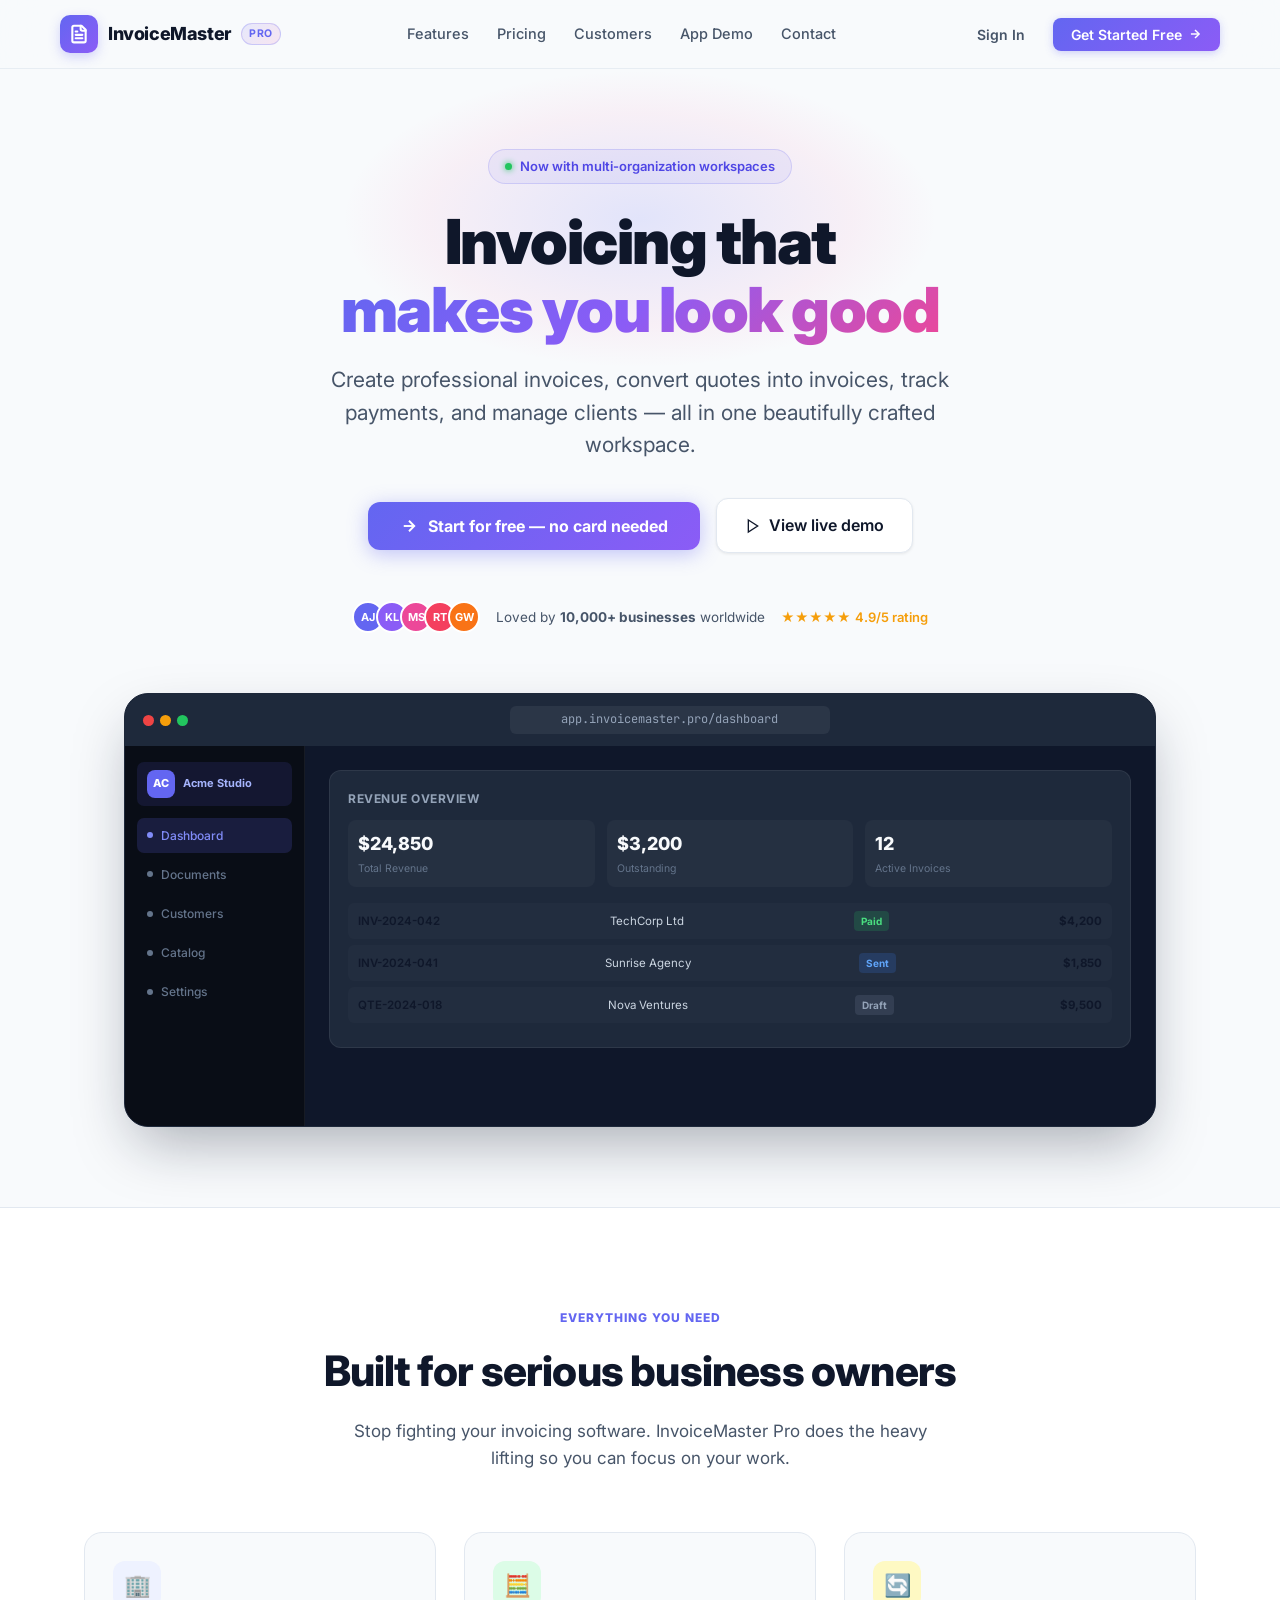
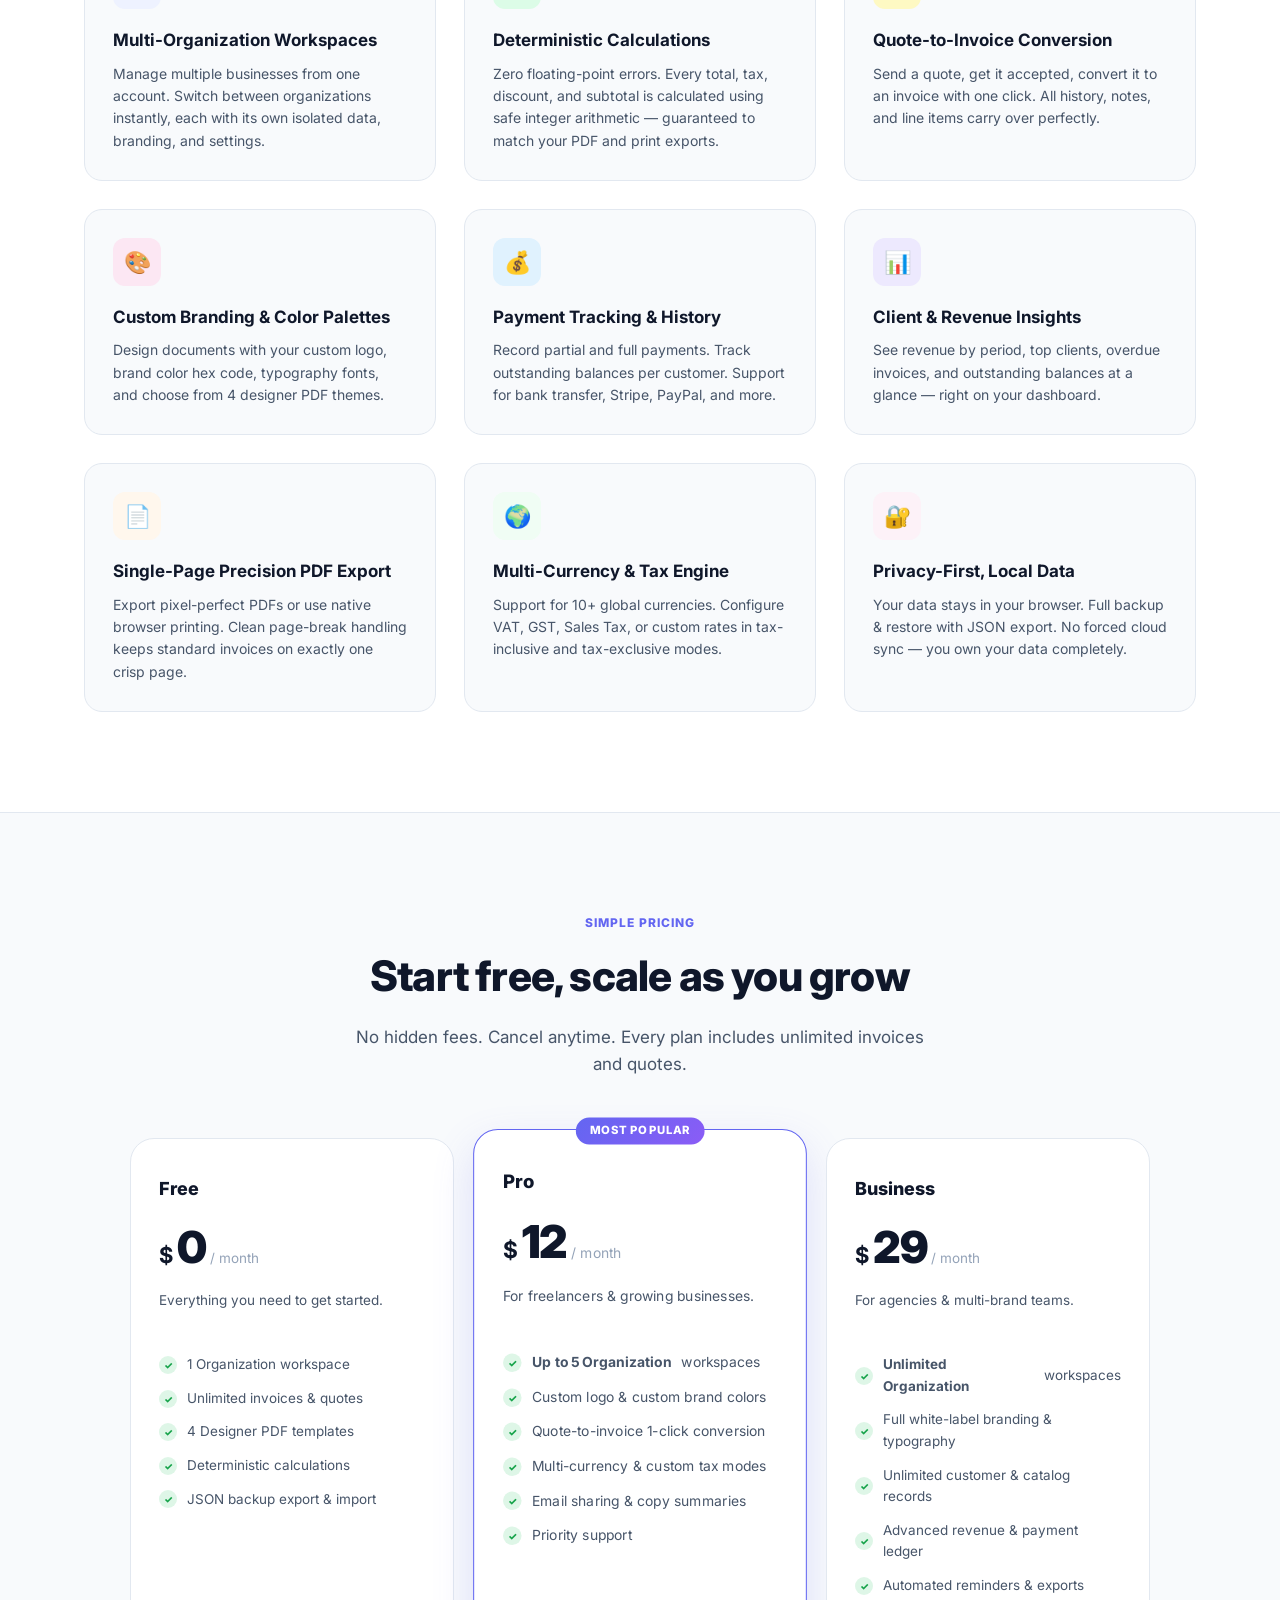
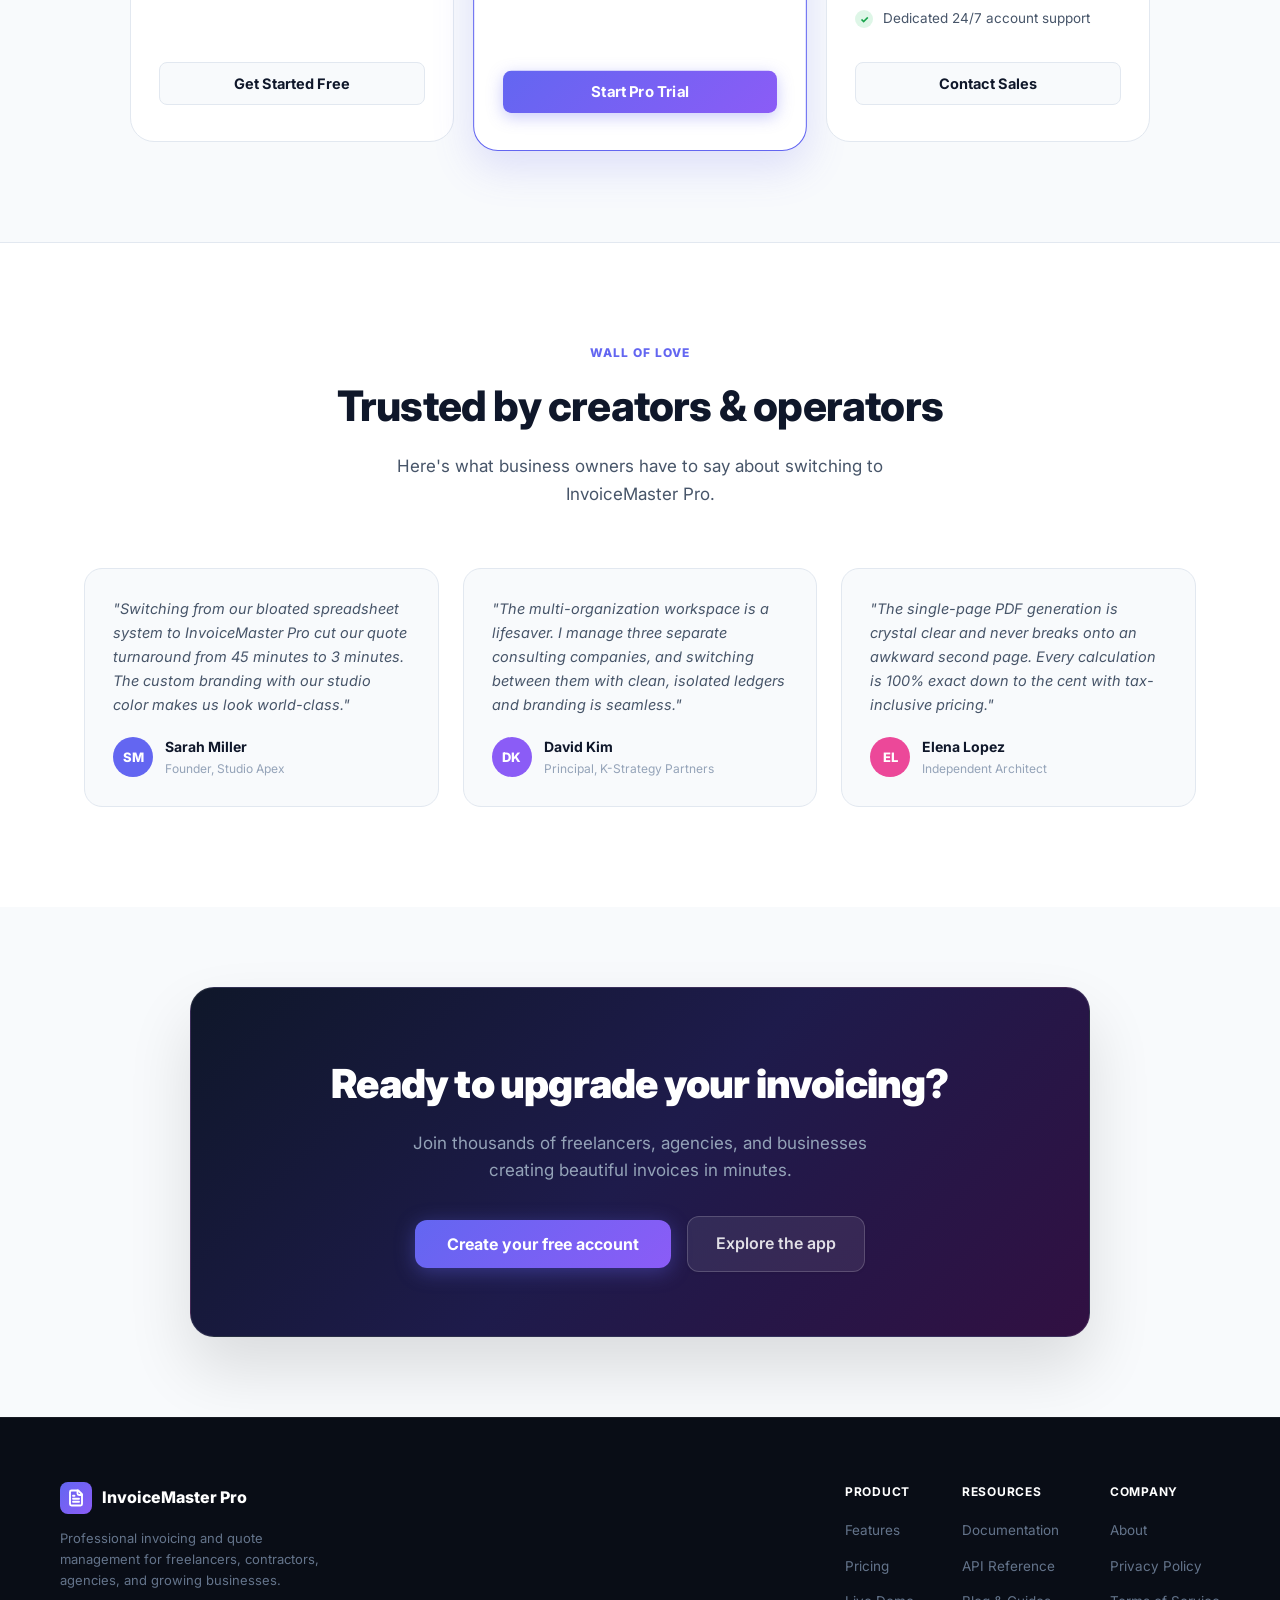
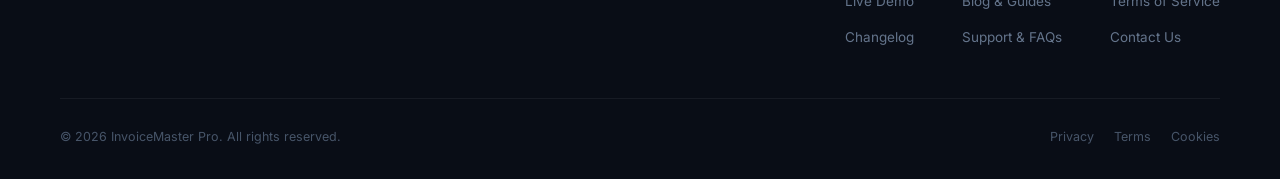
==== commit 7de8cf92: "feat: add branding color & logo studio, fix single-page PDF overflow, and functional landing page li" ====
--- a/landing.html
+++ b/landing.html
@@ -36,6 +36,7 @@
         <li><a href="#pricing">Pricing</a></li>
         <li><a href="#testimonials">Customers</a></li>
         <li><a href="index.html">App Demo</a></li>
+        <li><a href="#contact" id="nav-contact-link">Contact</a></li>
       </ul>
 
       <div class="lp-nav-cta">
@@ -193,12 +194,12 @@
         </div>
         <div class="feature-card">
           <div class="feature-icon" style="background:#fce7f3;">🎨</div>
-          <div class="feature-title">Professional Templates</div>
-          <div class="feature-desc">Choose from Classic Corporate, Minimal Clean, and Bold Studio templates. Customize your logo, brand colors, and footer notes for every document.</div>
+          <div class="feature-title">Custom Branding & Color Palettes</div>
+          <div class="feature-desc">Design documents with your custom logo, brand color hex code, typography fonts, and choose from 4 designer PDF themes.</div>
         </div>
         <div class="feature-card">
           <div class="feature-icon" style="background:#e0f2fe;">💰</div>
-          <div class="feature-title">Payment Tracking</div>
+          <div class="feature-title">Payment Tracking & History</div>
           <div class="feature-desc">Record partial and full payments. Track outstanding balances per customer. Support for bank transfer, Stripe, PayPal, and more.</div>
         </div>
         <div class="feature-card">
@@ -208,13 +209,13 @@
         </div>
         <div class="feature-card">
           <div class="feature-icon" style="background:#fff7ed;">📄</div>
-          <div class="feature-title">PDF & Print Export</div>
-          <div class="feature-desc">Export pixel-perfect PDFs or use the browser print dialog. All templates are print-optimized with precise page-break handling.</div>
+          <div class="feature-title">Single-Page Precision PDF Export</div>
+          <div class="feature-desc">Export pixel-perfect PDFs or use native browser printing. Clean page-break handling keeps standard invoices on exactly one crisp page.</div>
         </div>
         <div class="feature-card">
           <div class="feature-icon" style="background:#f0fdf4;">🌍</div>
-          <div class="feature-title">Multi-Currency & Tax</div>
-          <div class="feature-desc">Support for 10+ currencies. Configure VAT, GST, Sales Tax, or custom tax types. Tax-inclusive and tax-exclusive modes per document.</div>
+          <div class="feature-title">Multi-Currency & Tax Engine</div>
+          <div class="feature-desc">Support for 10+ global currencies. Configure VAT, GST, Sales Tax, or custom rates in tax-inclusive and tax-exclusive modes.</div>
         </div>
         <div class="feature-card">
           <div class="feature-icon" style="background:#fdf2f8;">🔐</div>
@@ -249,35 +250,32 @@
           <ul class="pricing-features">
             <li><div class="pricing-check">✓</div>1 Organization workspace</li>
             <li><div class="pricing-check">✓</div>Unlimited invoices & quotes</li>
-            <li><div class="pricing-check">✓</div>3 document templates</li>
-            <li><div class="pricing-check">✓</div>Customer & product catalog</li>
-            <li><div class="pricing-check">✓</div>PDF & print export</li>
-            <li><div class="pricing-check">✓</div>Payment tracking</li>
-            <li><div class="pricing-check">✓</div>JSON backup & restore</li>
+            <li><div class="pricing-check">✓</div>4 Designer PDF templates</li>
+            <li><div class="pricing-check">✓</div>Deterministic calculations</li>
+            <li><div class="pricing-check">✓</div>JSON backup export & import</li>
           </ul>
-          <button type="button" class="btn-pricing btn-pricing-outline" id="btn-pricing-free">Get Started Free</button>
-        </div>
-
-        <!-- Pro (Popular) -->
-        <div class="pricing-card popular">
-          <div class="pricing-popular-badge">Most Popular</div>
+          <button type="button" class="btn-pricing" id="btn-pricing-free">Get Started Free</button>
+        </div>
+
+        <!-- Pro -->
+        <div class="pricing-card featured">
+          <div class="pricing-badge">Most Popular</div>
           <div class="pricing-name">Pro</div>
           <div class="pricing-price">
             <span class="currency">$</span>
             <span class="amount">12</span>
             <span class="period">/ month</span>
           </div>
-          <div class="pricing-tagline">For growing businesses & agencies.</div>
+          <div class="pricing-tagline">For freelancers & growing businesses.</div>
           <ul class="pricing-features">
-            <li><div class="pricing-check">✓</div><strong>Unlimited organizations</strong></li>
-            <li><div class="pricing-check">✓</div>Everything in Free</li>
-            <li><div class="pricing-check">✓</div>Custom branding & logo</li>
-            <li><div class="pricing-check">✓</div>Advanced tax configuration</li>
-            <li><div class="pricing-check">✓</div>Multi-currency support</li>
-            <li><div class="pricing-check">✓</div>Priority email support</li>
-            <li><div class="pricing-check">✓</div>Early access to new features</li>
+            <li><div class="pricing-check">✓</div><strong>Up to 5 Organization</strong> workspaces</li>
+            <li><div class="pricing-check">✓</div>Custom logo & custom brand colors</li>
+            <li><div class="pricing-check">✓</div>Quote-to-invoice 1-click conversion</li>
+            <li><div class="pricing-check">✓</div>Multi-currency & custom tax modes</li>
+            <li><div class="pricing-check">✓</div>Email sharing & copy summaries</li>
+            <li><div class="pricing-check">✓</div>Priority support</li>
           </ul>
-          <button type="button" class="btn-pricing btn-pricing-filled" id="btn-pricing-pro">Start Pro Trial</button>
+          <button type="button" class="btn-pricing" id="btn-pricing-pro">Start Pro Trial</button>
         </div>
 
         <!-- Business -->
@@ -285,20 +283,19 @@
           <div class="pricing-name">Business</div>
           <div class="pricing-price">
             <span class="currency">$</span>
-            <span class="amount">39</span>
+            <span class="amount">29</span>
             <span class="period">/ month</span>
           </div>
-          <div class="pricing-tagline">For teams, agencies & larger organizations.</div>
+          <div class="pricing-tagline">For agencies & multi-brand teams.</div>
           <ul class="pricing-features">
-            <li><div class="pricing-check">✓</div>Everything in Pro</li>
-            <li><div class="pricing-check">✓</div>Team member invites</li>
-            <li><div class="pricing-check">✓</div>Role-based access control</li>
-            <li><div class="pricing-check">✓</div>Audit logs</li>
-            <li><div class="pricing-check">✓</div>Cloud data sync</li>
-            <li><div class="pricing-check">✓</div>Dedicated account manager</li>
-            <li><div class="pricing-check">✓</div>SLA & uptime guarantee</li>
+            <li><div class="pricing-check">✓</div><strong>Unlimited Organization</strong> workspaces</li>
+            <li><div class="pricing-check">✓</div>Full white-label branding & typography</li>
+            <li><div class="pricing-check">✓</div>Unlimited customer & catalog records</li>
+            <li><div class="pricing-check">✓</div>Advanced revenue & payment ledger</li>
+            <li><div class="pricing-check">✓</div>Automated reminders & exports</li>
+            <li><div class="pricing-check">✓</div>Dedicated 24/7 account support</li>
           </ul>
-          <button type="button" class="btn-pricing btn-pricing-outline" id="btn-pricing-business">Contact Sales</button>
+          <button type="button" class="btn-pricing" id="btn-pricing-business">Contact Sales</button>
         </div>
       </div>
     </div>
@@ -309,45 +306,48 @@
   ====================================================== -->
   <section class="lp-testimonials" id="testimonials">
     <div class="container">
-      <div class="section-eyebrow">Customer Stories</div>
-      <h2 class="section-title">Trusted by thousands</h2>
+      <div class="section-eyebrow">Wall of Love</div>
+      <h2 class="section-title">Trusted by creators & operators</h2>
       <p class="section-subtitle">
-        From solo freelancers to growing agencies — here's what our customers say.
+        Here's what business owners have to say about switching to InvoiceMaster Pro.
       </p>
 
       <div class="testimonials-grid">
         <div class="testimonial-card">
-          <div class="testimonial-stars">★★★★★</div>
-          <p class="testimonial-text">"Finally an invoicing tool that doesn't make me second-guess the math. The deterministic calculation engine is a game changer — I know every number is right."</p>
+          <div class="testimonial-quote">
+            "Switching from our bloated spreadsheet system to InvoiceMaster Pro cut our quote turnaround from 45 minutes to 3 minutes. The custom branding with our studio color makes us look world-class."
+          </div>
           <div class="testimonial-author">
-            <div class="testimonial-avatar" style="background:#6366f1;">AJ</div>
+            <div class="testimonial-av" style="background:#6366f1;">SM</div>
             <div>
-              <div class="testimonial-name">Alex Johnson</div>
-              <div class="testimonial-role">Freelance Developer, Chicago</div>
+              <div class="testimonial-name">Sarah Miller</div>
+              <div class="testimonial-role">Founder, Studio Apex</div>
             </div>
           </div>
         </div>
 
         <div class="testimonial-card">
-          <div class="testimonial-stars">★★★★★</div>
-          <p class="testimonial-text">"We run three separate businesses and the multi-org feature is exactly what we needed. Switching workspaces takes one click. The design is gorgeous too."</p>
+          <div class="testimonial-quote">
+            "The multi-organization workspace is a lifesaver. I manage three separate consulting companies, and switching between them with clean, isolated ledgers and branding is seamless."
+          </div>
           <div class="testimonial-author">
-            <div class="testimonial-avatar" style="background:#8b5cf6;">SL</div>
+            <div class="testimonial-av" style="background:#8b5cf6;">DK</div>
             <div>
-              <div class="testimonial-name">Sarah Liu</div>
-              <div class="testimonial-role">Agency Owner, London</div>
+              <div class="testimonial-name">David Kim</div>
+              <div class="testimonial-role">Principal, K-Strategy Partners</div>
             </div>
           </div>
         </div>
 
         <div class="testimonial-card">
-          <div class="testimonial-stars">★★★★★</div>
-          <p class="testimonial-text">"The quote-to-invoice conversion and partial payment tracking saved me hours every week. My clients love the professional-looking PDFs. Highly recommend."</p>
+          <div class="testimonial-quote">
+            "The single-page PDF generation is crystal clear and never breaks onto an awkward second page. Every calculation is 100% exact down to the cent with tax-inclusive pricing."
+          </div>
           <div class="testimonial-author">
-            <div class="testimonial-avatar" style="background:#ec4899;">MT</div>
+            <div class="testimonial-av" style="background:#ec4899;">EL</div>
             <div>
-              <div class="testimonial-name">Marcus Thompson</div>
-              <div class="testimonial-role">Contractor, Toronto</div>
+              <div class="testimonial-name">Elena Lopez</div>
+              <div class="testimonial-role">Independent Architect</div>
             </div>
           </div>
         </div>
@@ -356,21 +356,18 @@
   </section>
 
   <!-- ======================================================
-       CTA
-  ====================================================== -->
-  <section class="lp-cta">
+       CTA BANNER
+  ====================================================== -->
+  <section class="lp-cta-banner">
     <div class="container">
       <div class="cta-card">
-        <div class="cta-glow"></div>
-        <h2 class="section-title" style="color:#fff; max-width:100%;">Ready to invoice like a pro?</h2>
-        <p class="section-subtitle" style="color:rgba(255,255,255,0.6);">
-          Join 10,000+ businesses already using InvoiceMaster Pro. Set up your workspace in under 2 minutes.
-        </p>
-        <div class="hero-cta-group">
+        <h2>Ready to upgrade your invoicing?</h2>
+        <p>Join thousands of freelancers, agencies, and businesses creating beautiful invoices in minutes.</p>
+        <div class="cta-buttons">
           <button type="button" class="btn-hero-primary" id="btn-cta-signup">
             Create your free account
           </button>
-          <a href="index.html" class="btn-hero-secondary" style="background:rgba(255,255,255,0.08);border-color:rgba(255,255,255,0.18);color:rgba(255,255,255,0.75);">
+          <a href="index.html" class="btn-hero-secondary" style="background:rgba(255,255,255,0.08);border-color:rgba(255,255,255,0.18);color:rgba(255,255,255,0.85);">
             Explore the app
           </a>
         </div>
@@ -403,39 +400,44 @@
               <li><a href="#features">Features</a></li>
               <li><a href="#pricing">Pricing</a></li>
               <li><a href="index.html">Live Demo</a></li>
-              <li><a href="#">Changelog</a></li>
+              <li><a class="lp-open-modal" data-modal="changelog">Changelog</a></li>
             </ul>
           </div>
           <div class="footer-col">
             <h4>Resources</h4>
             <ul>
-              <li><a href="#">Documentation</a></li>
-              <li><a href="#">API Reference</a></li>
-              <li><a href="#">Blog</a></li>
-              <li><a href="#">Support</a></li>
+              <li><a class="lp-open-modal" data-modal="documentation">Documentation</a></li>
+              <li><a class="lp-open-modal" data-modal="api">API Reference</a></li>
+              <li><a class="lp-open-modal" data-modal="blog">Blog & Guides</a></li>
+              <li><a class="lp-open-modal" data-modal="support">Support & FAQs</a></li>
             </ul>
           </div>
           <div class="footer-col">
             <h4>Company</h4>
             <ul>
-              <li><a href="#">About</a></li>
-              <li><a href="#">Privacy Policy</a></li>
-              <li><a href="#">Terms of Service</a></li>
-              <li><a href="#">Contact</a></li>
+              <li><a class="lp-open-modal" data-modal="about">About</a></li>
+              <li><a class="lp-open-modal" data-modal="privacy">Privacy Policy</a></li>
+              <li><a class="lp-open-modal" data-modal="terms">Terms of Service</a></li>
+              <li><a class="lp-open-modal" data-modal="contact">Contact Us</a></li>
             </ul>
           </div>
         </div>
       </div>
       <div class="footer-bottom">
-        <p>© 2024 InvoiceMaster Pro. All rights reserved.</p>
+        <p>© 2026 InvoiceMaster Pro. All rights reserved.</p>
         <div class="footer-bottom-links">
-          <a href="#">Privacy</a>
-          <a href="#">Terms</a>
-          <a href="#">Cookies</a>
+          <a class="lp-open-modal" data-modal="privacy">Privacy</a>
+          <a class="lp-open-modal" data-modal="terms">Terms</a>
+          <a class="lp-open-modal" data-modal="cookies">Cookies</a>
         </div>
       </div>
     </div>
   </footer>
+
+  <!-- ======================================================
+       INTERACTIVE INFORMATIONAL MODALS CONTAINER
+  ====================================================== -->
+  <div id="lp-modals-host"></div>
 
   <!-- ======================================================
        INLINE AUTH MODAL STYLES (scoped for landing)
@@ -454,13 +456,11 @@
     }
 
     function openAuth(mode = 'register') {
-      // If already logged in, go straight to app
       if (Session.isLoggedIn()) {
         goToApp();
         return;
       }
       AuthUI.guard(goToApp);
-      // Pre-select the correct tab
       setTimeout(() => {
         const tabs = document.querySelectorAll('.auth-tab');
         tabs.forEach(t => {
@@ -474,6 +474,242 @@
       }, 50);
     }
 
+    // Modal Content Definitions
+    const MODAL_DATA = {
+      contact: {
+        title: '✉️ Contact Us & Support',
+        content: `
+          <p>Have questions about InvoiceMaster Pro, custom integrations, or business plans? Send us a message and our support team will reply within 24 hours.</p>
+          <form id="lp-contact-form">
+            <div class="lp-form-group">
+              <label for="contact-name">Full Name *</label>
+              <input type="text" id="contact-name" class="lp-form-control" placeholder="e.g. Alex Johnson" required>
+            </div>
+            <div class="lp-form-group">
+              <label for="contact-email">Work Email *</label>
+              <input type="email" id="contact-email" class="lp-form-control" placeholder="alex@company.com" required>
+            </div>
+            <div class="lp-form-group">
+              <label for="contact-subject">Subject</label>
+              <select id="contact-subject" class="lp-form-control">
+                <option value="General Inquiry">General Inquiry</option>
+                <option value="Business & Team Plans">Business & Team Plans</option>
+                <option value="Feature Request">Feature Request</option>
+                <option value="Technical Support">Technical Support</option>
+              </select>
+            </div>
+            <div class="lp-form-group">
+              <label for="contact-message">Message *</label>
+              <textarea id="contact-message" class="lp-form-control" rows="4" placeholder="How can we help your business?" required></textarea>
+            </div>
+            <button type="submit" class="btn-hero-primary" style="width: 100%; justify-content: center; margin-top: 8px;">
+              Send Message
+            </button>
+          </form>
+          <div style="margin-top: 18px; padding-top: 14px; border-top: 1px solid var(--border); font-size: 12.5px; color: var(--text-muted); text-align: center;">
+            Direct Email: <a href="mailto:support@invoicemaster.pro" style="color: var(--primary); font-weight: 600;">support@invoicemaster.pro</a>
+          </div>
+        `
+      },
+      privacy: {
+        title: '🔒 Privacy Policy',
+        content: `
+          <h4>1. Our Privacy Commitment</h4>
+          <p>At InvoiceMaster Pro, your privacy is our top architectural priority. All invoices, quotes, client data, and financials are stored directly inside your browser's local sandbox storage unless you explicitly export them.</p>
+          <h4>2. Data Collection & Processing</h4>
+          <p>We do not track your clients, financial transactions, or business documents on external tracking servers. Account authentication tokens and organization identities are preserved locally for maximum confidentiality.</p>
+          <h4>3. Backup & Data Ownership</h4>
+          <p>You maintain 100% ownership of your business data. You can export complete JSON backups or delete all records at any time via Settings.</p>
+          <h4>4. Third-Party Services</h4>
+          <p>When downloading PDFs, rendering occurs client-side using JavaScript (html2pdf). No external document processing server receives your confidential customer information.</p>
+        `
+      },
+      terms: {
+        title: '📜 Terms of Service',
+        content: `
+          <h4>1. Acceptance of Terms</h4>
+          <p>By accessing or using InvoiceMaster Pro, you agree to comply with and be bound by these Terms of Service.</p>
+          <h4>2. Permitted Use</h4>
+          <p>You may use InvoiceMaster Pro to generate invoices, quotes, track payments, and manage multi-organization commercial workspaces for lawful business operations.</p>
+          <h4>3. Deterministic Accuracy</h4>
+          <p>While InvoiceMaster Pro utilizes exact decimal arithmetic for financial precision, business owners are responsible for verifying local tax regulations, currency exchange laws, and statutory compliance before issuing invoices to clients.</p>
+          <h4>4. Intellectual Property & Brand Assets</h4>
+          <p>All logos, custom brand colors, and document designs you upload remain your exclusive intellectual property.</p>
+        `
+      },
+      cookies: {
+        title: '🍪 Cookies & Storage Policy',
+        content: `
+          <h4>Local Storage & Session Management</h4>
+          <p>InvoiceMaster Pro does not use invasive third-party tracking cookies or advertising pixels. We utilize standard browser <code>localStorage</code> solely to:</p>
+          <ul>
+            <li>Maintain your active login session and organization workspaces.</li>
+            <li>Store your document catalogs, customer directories, and customized branding color palettes.</li>
+            <li>Remember your theme preferences (Light / Dark mode).</li>
+          </ul>
+          <p>You can clear your local storage at any time from your browser settings or via the Factory Reset button in Settings.</p>
+        `
+      },
+      documentation: {
+        title: '📚 Documentation & User Guide',
+        content: `
+          <h4>Quick Start Guide</h4>
+          <ul>
+            <li><strong>1. Set Up Business Profile:</strong> Navigate to Settings to enter your company name, tax ID, payment instructions, and upload your logo.</li>
+            <li><strong>2. Configure Branding:</strong> Choose your primary brand hex color and select from 4 designer PDF templates.</li>
+            <li><strong>3. Create Invoices & Quotes:</strong> Click "New Invoice" or "New Quote". Add line items, apply line or document discounts, set payment terms, and click Save.</li>
+            <li><strong>4. Quote Conversion:</strong> Quotes can be converted into active invoices with one click, carrying over all line items and customer details.</li>
+            <li><strong>5. Export & Sharing:</strong> Preview documents in real-time, download single-page vector PDFs, or generate one-click email drafts.</li>
+          </ul>
+        `
+      },
+      api: {
+        title: '⚡ API Reference & Data Schemas',
+        content: `
+          <h4>JSON Backup & Document Data Schema</h4>
+          <p>All records exported from InvoiceMaster Pro follow a strict, portable JSON structure:</p>
+          <pre style="background: #0f172a; color: #38bdf8; padding: 14px; border-radius: 8px; font-family: monospace; font-size: 11.5px; overflow-x: auto; margin-bottom: 12px;">{
+  "version": "1.0",
+  "exportedAt": "2026-08-21T12:00:00.000Z",
+  "documents": [
+    {
+      "id": "doc_123",
+      "number": "INV-0001",
+      "type": "invoice",
+      "status": "Paid",
+      "date": "2026-08-21",
+      "dueDate": "2026-09-04",
+      "currency": "USD",
+      "items": [...]
+    }
+  ],
+  "customers": [...],
+  "products": [...],
+  "settings": {...}
+}</pre>
+        `
+      },
+      changelog: {
+        title: '🚀 Release Changelog',
+        content: `
+          <h4>Version 1.1.0 (Current Release)</h4>
+          <ul>
+            <li>✨ Added Custom Brand Color Picker, Hex Code input, and 8 Quick Color Swatches.</li>
+            <li>✨ Single-Page PDF Precision Engine — eliminates unwanted second page overflow on standard invoices.</li>
+            <li>✨ Live Mini Invoice Preview studio in Workspace Settings.</li>
+            <li>✨ Enhanced Document Email & Sharing Composer with pre-formatted summaries.</li>
+            <li>✨ 16-point automated verification suite for zero-drift financial calculations.</li>
+          </ul>
+          <h4>Version 1.0.0</h4>
+          <ul>
+            <li>🎉 Initial release with Multi-Organization workspaces, customer CRM, catalog management, and 4 designer PDF themes.</li>
+          </ul>
+        `
+      },
+      blog: {
+        title: '✍️ Blog & Invoicing Best Practices',
+        content: `
+          <h4>How to Get Invoices Paid 2x Faster</h4>
+          <p>Studies show that clear payment terms (like Net 14), detailed payment instructions, and branded invoice designs reduce payment delays by up to 60%.</p>
+          <h4>Tax-Inclusive vs. Tax-Exclusive Pricing</h4>
+          <p>Depending on your jurisdiction (e.g. EU/UK VAT vs. US Sales Tax), configure tax modes per document so totals always align with statutory requirements.</p>
+        `
+      },
+      support: {
+        title: '💡 Support & Frequently Asked Questions',
+        content: `
+          <h4>Frequently Asked Questions</h4>
+          <ul>
+            <li><strong>Q: Can I manage multiple companies?</strong><br>A: Yes! Use the organization switcher in the sidebar to create and toggle between separate businesses.</li>
+            <li><strong>Q: How do I change my invoice template?</strong><br>A: You can set a global template in Settings or choose a template per document on the Preview page.</li>
+            <li><strong>Q: Will my data be lost if I close my browser?</strong><br>A: No. All records are saved in persistent storage. You can also export portable JSON backups anytime.</li>
+          </ul>
+          <p style="margin-top: 14px;">Need further assistance? Email us at <a href="mailto:support@invoicemaster.pro" style="color: var(--primary); font-weight: 700;">support@invoicemaster.pro</a></p>
+        `
+      },
+      about: {
+        title: '🏢 About InvoiceMaster Pro',
+        content: `
+          <p>InvoiceMaster Pro was built with a single mission: to create a deterministic, private, and beautifully designed invoicing platform that empowers freelancers, agencies, and small businesses worldwide.</p>
+          <p>We believe business tools should be fast, transparent, and completely free from artificial lock-in.</p>
+        `
+      }
+    };
+
+    function showInfoModal(modalKey) {
+      const data = MODAL_DATA[modalKey];
+      if (!data) return;
+
+      const host = document.getElementById('lp-modals-host');
+      if (!host) return;
+
+      host.innerHTML = `
+        <div class="lp-modal-overlay" id="lp-modal-backdrop">
+          <div class="lp-modal-box" role="dialog" aria-modal="true">
+            <div class="lp-modal-header">
+              <h3>${data.title}</h3>
+              <button type="button" class="lp-modal-close" id="btn-close-lp-modal" aria-label="Close">✕</button>
+            </div>
+            <div class="lp-modal-body">
+              ${data.content}
+            </div>
+          </div>
+        </div>
+      `;
+
+      // Close handlers
+      const closeModal = () => { host.innerHTML = ''; };
+      document.getElementById('btn-close-lp-modal')?.addEventListener('click', closeModal);
+      document.getElementById('lp-modal-backdrop')?.addEventListener('click', (e) => {
+        if (e.target.id === 'lp-modal-backdrop') closeModal();
+      });
+
+      // Contact Form submit handler
+      const contactForm = document.getElementById('lp-contact-form');
+      if (contactForm) {
+        contactForm.addEventListener('submit', (e) => {
+          e.preventDefault();
+          const name = document.getElementById('contact-name')?.value;
+          const email = document.getElementById('contact-email')?.value;
+          const subject = document.getElementById('contact-subject')?.value;
+          const message = document.getElementById('contact-message')?.value;
+
+          closeModal();
+          showToast(`Thank you, ${name}! Your message has been received.`);
+        });
+      }
+    }
+
+    function showToast(message) {
+      const existing = document.querySelector('.lp-toast');
+      if (existing) existing.remove();
+
+      const toast = document.createElement('div');
+      toast.className = 'lp-toast';
+      toast.innerHTML = `<span>✓</span> <span>${message}</span>`;
+      document.body.appendChild(toast);
+
+      setTimeout(() => {
+        toast.style.opacity = '0';
+        toast.style.transition = 'opacity 0.3s ease';
+        setTimeout(() => toast.remove(), 300);
+      }, 4000);
+    }
+
+    // Bind all modal trigger links
+    document.querySelectorAll('.lp-open-modal').forEach(el => {
+      el.addEventListener('click', (e) => {
+        e.preventDefault();
+        const key = el.dataset.modal;
+        showInfoModal(key);
+      });
+    });
+
+    document.getElementById('nav-contact-link')?.addEventListener('click', (e) => {
+      e.preventDefault();
+      showInfoModal('contact');
+    });
+
     // Wire up all CTA buttons
     document.getElementById('btn-nav-signup')?.addEventListener('click', () => openAuth('register'));
     document.getElementById('btn-nav-login')?.addEventListener('click',  () => openAuth('login'));
@@ -481,9 +717,7 @@
     document.getElementById('btn-cta-signup')?.addEventListener('click',  () => openAuth('register'));
     document.getElementById('btn-pricing-free')?.addEventListener('click', () => openAuth('register'));
     document.getElementById('btn-pricing-pro')?.addEventListener('click',  () => openAuth('register'));
-    document.getElementById('btn-pricing-business')?.addEventListener('click', () => {
-      window.location.href = 'mailto:sales@invoicemaster.pro';
-    });
+    document.getElementById('btn-pricing-business')?.addEventListener('click', () => showInfoModal('contact'));
 
     // If already logged in, update nav CTA
     if (Session.isLoggedIn()) {
@@ -497,6 +731,14 @@
       const loginBtn = document.getElementById('btn-nav-login');
       if (loginBtn) loginBtn.style.display = 'none';
     }
+
+    // Close modal on Escape
+    document.addEventListener('keydown', (e) => {
+      if (e.key === 'Escape') {
+        const host = document.getElementById('lp-modals-host');
+        if (host) host.innerHTML = '';
+      }
+    });
   </script>
 </body>
 </html>
--- a/css/landing.css
+++ b/css/landing.css
@@ -99,44 +99,44 @@
 }
 
 .lp-logo-badge {
-  font-size: 10px;
+  font-size: 10.5px;
   font-weight: 700;
-  background: linear-gradient(135deg, var(--primary), var(--accent));
-  color: #fff;
+  text-transform: uppercase;
+  letter-spacing: 0.8px;
   padding: 2px 7px;
   border-radius: 20px;
-  letter-spacing: 0.3px;
+  background: linear-gradient(135deg, rgba(99,102,241,0.12), rgba(236,72,153,0.12));
+  color: var(--primary);
+  border: 1px solid rgba(99,102,241,0.25);
 }
 
 .lp-nav-links {
   display: flex;
   align-items: center;
-  gap: 8px;
+  gap: 28px;
   list-style: none;
 }
 
 .lp-nav-links a {
-  font-size: 14px;
+  font-size: 14.5px;
   font-weight: 500;
   color: var(--text-secondary);
   text-decoration: none;
-  padding: 6px 14px;
-  border-radius: var(--radius-sm);
-  transition: all 0.15s;
+  transition: color 0.15s;
 }
 
 .lp-nav-links a:hover {
-  color: var(--text-primary);
-  background: rgba(99,102,241,0.06);
+  color: var(--primary);
 }
 
 .lp-nav-cta {
   display: flex;
   align-items: center;
-  gap: 10px;
+  gap: 12px;
 }
 
 .btn-ghost {
+  font-family: var(--font-sans);
   font-size: 14px;
   font-weight: 600;
   color: var(--text-secondary);
@@ -146,94 +146,93 @@
   border-radius: var(--radius-sm);
   cursor: pointer;
   transition: all 0.15s;
+}
+
+.btn-ghost:hover {
+  color: var(--text-primary);
+  background: rgba(0,0,0,0.05);
+}
+
+.btn-primary-sm {
   font-family: var(--font-sans);
-}
-
-.btn-ghost:hover {
-  color: var(--text-primary);
-  background: rgba(0,0,0,0.04);
-}
-
-.btn-primary-sm {
   font-size: 14px;
-  font-weight: 700;
+  font-weight: 600;
   color: #fff;
   background: linear-gradient(135deg, var(--primary), var(--accent));
   border: none;
-  padding: 9px 20px;
+  padding: 8px 18px;
   border-radius: var(--radius-sm);
   cursor: pointer;
+  display: flex;
+  align-items: center;
+  gap: 6px;
+  box-shadow: 0 2px 8px rgba(99,102,241,0.3);
   transition: all 0.2s;
-  font-family: var(--font-sans);
-  box-shadow: 0 2px 10px rgba(99,102,241,0.28);
   text-decoration: none;
-  display: inline-flex;
-  align-items: center;
-  gap: 6px;
 }
 
 .btn-primary-sm:hover {
   transform: translateY(-1px);
-  box-shadow: 0 4px 16px rgba(99,102,241,0.38);
-}
-
-/* ---- Hero ---- */
+  box-shadow: 0 4px 16px rgba(99,102,241,0.4);
+}
+
+/* ---- Hero Section ---- */
 .lp-hero {
-  padding: 100px 24px 80px;
+  padding: 80px 24px 60px;
   text-align: center;
+  max-width: 900px;
+  margin: 0 auto;
   position: relative;
-  overflow: hidden;
 }
 
 .hero-glow {
   position: absolute;
-  top: -20%;
+  top: 0;
   left: 50%;
   transform: translateX(-50%);
-  width: 800px;
-  height: 600px;
-  background: radial-gradient(ellipse, rgba(99,102,241,0.12) 0%, transparent 70%);
+  width: 600px;
+  height: 300px;
+  background: radial-gradient(ellipse at center, rgba(99,102,241,0.15) 0%, rgba(236,72,153,0.06) 50%, transparent 70%);
   pointer-events: none;
+  z-index: 0;
 }
 
 .hero-pill {
   display: inline-flex;
   align-items: center;
   gap: 8px;
+  padding: 6px 16px;
+  border-radius: 30px;
   background: rgba(99,102,241,0.08);
   border: 1px solid rgba(99,102,241,0.2);
-  color: var(--primary);
   font-size: 13px;
   font-weight: 600;
-  padding: 6px 14px;
-  border-radius: 20px;
-  margin-bottom: 28px;
+  color: var(--primary-dark);
+  margin-bottom: 24px;
+  position: relative;
+  z-index: 1;
 }
 
 .hero-pill-dot {
-  width: 6px;
-  height: 6px;
-  background: var(--primary);
+  width: 7px;
+  height: 7px;
   border-radius: 50%;
-  animation: pulse 2s infinite;
-}
-
-@keyframes pulse {
-  0%, 100% { opacity: 1; transform: scale(1); }
-  50%       { opacity: 0.6; transform: scale(0.8); }
+  background: #22c55e;
+  box-shadow: 0 0 6px #22c55e;
 }
 
 .hero-title {
-  font-size: clamp(42px, 6vw, 72px);
+  font-size: clamp(38px, 6vw, 62px);
   font-weight: 900;
-  line-height: 1.06;
-  letter-spacing: -2.5px;
-  color: var(--text-primary);
-  max-width: 860px;
-  margin: 0 auto 24px;
-}
-
-.hero-title .gradient-text {
+  line-height: 1.1;
+  letter-spacing: -1.5px;
+  color: var(--text-primary);
+  margin-bottom: 20px;
+  position: relative;
+  z-index: 1;
+}
+
+.gradient-text {
   background: linear-gradient(135deg, var(--primary) 0%, var(--accent) 50%, var(--accent2) 100%);
   -webkit-background-clip: text;
   -webkit-text-fill-color: transparent;
@@ -241,26 +240,29 @@
 }
 
 .hero-subtitle {
-  font-size: 19px;
+  font-size: clamp(17px, 2.2vw, 21px);
   color: var(--text-secondary);
-  max-width: 560px;
-  margin: 0 auto 44px;
-  line-height: 1.6;
+  max-width: 660px;
+  margin: 0 auto 36px;
+  line-height: 1.55;
   font-weight: 400;
+  position: relative;
+  z-index: 1;
 }
 
 .hero-cta-group {
   display: flex;
   align-items: center;
   justify-content: center;
-  gap: 14px;
+  gap: 16px;
   flex-wrap: wrap;
+  margin-bottom: 48px;
+  position: relative;
+  z-index: 1;
 }
 
 .btn-hero-primary {
-  display: inline-flex;
-  align-items: center;
-  gap: 8px;
+  font-family: var(--font-sans);
   font-size: 16px;
   font-weight: 700;
   color: #fff;
@@ -269,67 +271,70 @@
   padding: 14px 32px;
   border-radius: var(--radius-md);
   cursor: pointer;
-  transition: all 0.25s;
-  font-family: var(--font-sans);
-  box-shadow: 0 8px 24px rgba(99,102,241,0.35);
+  display: inline-flex;
+  align-items: center;
+  gap: 10px;
+  box-shadow: 0 4px 20px rgba(99,102,241,0.38);
+  transition: all 0.2s;
   text-decoration: none;
 }
 
 .btn-hero-primary:hover {
   transform: translateY(-2px);
-  box-shadow: 0 12px 32px rgba(99,102,241,0.45);
+  box-shadow: 0 8px 30px rgba(99,102,241,0.48);
 }
 
 .btn-hero-secondary {
-  display: inline-flex;
-  align-items: center;
-  gap: 8px;
-  font-size: 15px;
+  font-family: var(--font-sans);
+  font-size: 16px;
   font-weight: 600;
-  color: var(--text-secondary);
+  color: var(--text-primary);
   background: var(--surface);
-  border: 1.5px solid var(--border);
-  padding: 13px 28px;
+  border: 1px solid var(--border);
+  padding: 14px 28px;
   border-radius: var(--radius-md);
   cursor: pointer;
+  display: inline-flex;
+  align-items: center;
+  gap: 8px;
+  box-shadow: var(--shadow-sm);
   transition: all 0.2s;
-  font-family: var(--font-sans);
-  box-shadow: var(--shadow-sm);
   text-decoration: none;
 }
 
 .btn-hero-secondary:hover {
-  color: var(--text-primary);
+  background: #f1f5f9;
   border-color: #cbd5e1;
-  box-shadow: var(--shadow-md);
   transform: translateY(-1px);
 }
 
 .hero-social-proof {
-  margin-top: 52px;
   display: flex;
   align-items: center;
   justify-content: center;
-  gap: 20px;
+  gap: 16px;
   flex-wrap: wrap;
+  position: relative;
+  z-index: 1;
 }
 
 .social-proof-avatars {
   display: flex;
+  align-items: center;
 }
 
 .social-proof-avatars .av {
   width: 32px;
   height: 32px;
   border-radius: 50%;
-  border: 2.5px solid var(--surface);
-  margin-left: -10px;
+  border: 2px solid var(--surface);
   display: flex;
   align-items: center;
   justify-content: center;
-  font-size: 11.5px;
-  font-weight: 800;
+  font-size: 11px;
+  font-weight: 700;
   color: #fff;
+  margin-left: -8px;
 }
 
 .social-proof-avatars .av:first-child { margin-left: 0; }
@@ -339,331 +344,308 @@
   color: var(--text-secondary);
 }
 
-.social-proof-text strong {
-  color: var(--text-primary);
-  font-weight: 700;
-}
-
 .hero-star-rating {
   display: flex;
   align-items: center;
   gap: 4px;
-  font-size: 12.5px;
-  color: var(--text-secondary);
-}
-
-.hero-star-rating .stars {
+  font-size: 13px;
+  font-weight: 600;
   color: #f59e0b;
-  letter-spacing: -1px;
-}
-
-/* ---- App Screenshot ---- */
+}
+
+/* ---- App Preview Mockup ---- */
 .lp-app-preview {
-  padding: 0 24px 100px;
+  padding: 0 24px 80px;
+  max-width: 1080px;
+  margin: 0 auto;
 }
 
 .app-preview-frame {
-  max-width: 980px;
+  background: #0f172a;
+  border-radius: var(--radius-xl);
+  box-shadow: 0 25px 60px -12px rgba(15,23,42,0.35), 0 0 0 1px rgba(255,255,255,0.08);
+  overflow: hidden;
+  border: 1px solid #1e293b;
+}
+
+.app-preview-topbar {
+  background: #1e293b;
+  padding: 12px 18px;
+  display: flex;
+  align-items: center;
+  gap: 14px;
+}
+
+.app-preview-dots {
+  display: flex;
+  gap: 6px;
+}
+
+.dot-red, .dot-yellow, .dot-green {
+  width: 11px;
+  height: 11px;
+  border-radius: 50%;
+}
+.dot-red { background: #ef4444; }
+.dot-yellow { background: #f59e0b; }
+.dot-green { background: #22c55e; }
+
+.app-preview-url {
+  background: rgba(255,255,255,0.06);
+  border-radius: 6px;
+  padding: 4px 14px;
+  font-size: 12px;
+  font-family: var(--font-mono);
+  color: #94a3b8;
+  flex: 1;
+  max-width: 320px;
   margin: 0 auto;
-  background: var(--surface);
-  border-radius: var(--radius-xl);
-  box-shadow: var(--shadow-xl), 0 0 0 1px rgba(0,0,0,0.05);
+  text-align: center;
+}
+
+.app-preview-body {
+  height: 380px;
+  background: #0f172a;
+  display: flex;
   overflow: hidden;
-  border: 1px solid var(--border);
-}
-
-.app-preview-topbar {
-  background: #0f172a;
-  padding: 14px 20px;
-  display: flex;
-  align-items: center;
-  gap: 12px;
-}
-
-.app-preview-dots {
-  display: flex;
-  gap: 6px;
-}
-
-.app-preview-dots span {
-  width: 10px;
-  height: 10px;
-  border-radius: 50%;
-}
-
-.app-preview-dots .dot-red   { background: #ef4444; }
-.app-preview-dots .dot-yellow{ background: #f59e0b; }
-.app-preview-dots .dot-green { background: #22c55e; }
-
-.app-preview-url {
-  flex: 1;
-  background: rgba(255,255,255,0.08);
-  border-radius: 6px;
-  padding: 4px 12px;
-  font-size: 11.5px;
-  color: #94a3b8;
-  font-family: var(--font-mono);
-}
-
-.app-preview-body {
-  display: flex;
-  height: 380px;
-  overflow: hidden;
 }
 
 .app-preview-sidebar {
-  width: 200px;
-  background: #0f172a;
-  flex-shrink: 0;
+  width: 180px;
+  background: #090d16;
+  border-right: 1px solid rgba(255,255,255,0.06);
   padding: 16px 12px;
   display: flex;
   flex-direction: column;
   gap: 4px;
+  flex-shrink: 0;
 }
 
 .preview-nav-item {
-  padding: 8px 12px;
-  border-radius: 8px;
+  display: flex;
+  align-items: center;
+  gap: 8px;
+  padding: 8px 10px;
+  border-radius: 7px;
   font-size: 12px;
   font-weight: 500;
   color: #64748b;
-  cursor: pointer;
-  display: flex;
-  align-items: center;
-  gap: 8px;
 }
 
 .preview-nav-item.active {
-  background: rgba(99,102,241,0.2);
-  color: #a5b4fc;
+  background: rgba(99,102,241,0.18);
+  color: #818cf8;
 }
 
 .preview-nav-dot {
-  width: 5px;
-  height: 5px;
+  width: 6px;
+  height: 6px;
   border-radius: 50%;
   background: currentColor;
-  opacity: 0.6;
 }
 
 .app-preview-content {
   flex: 1;
-  background: #f8fafc;
-  padding: 20px;
+  padding: 24px;
+  background: #0f172a;
   overflow: hidden;
 }
 
 .preview-card {
-  background: #fff;
+  background: #1e293b;
   border-radius: 12px;
-  border: 1px solid #e2e8f0;
-  padding: 16px;
-  box-shadow: 0 1px 3px rgba(0,0,0,0.06);
+  border: 1px solid rgba(255,255,255,0.07);
+  padding: 18px;
+  margin-bottom: 14px;
 }
 
 .preview-card-title {
-  font-size: 11px;
+  font-size: 12px;
   font-weight: 700;
   color: #94a3b8;
   text-transform: uppercase;
   letter-spacing: 0.5px;
-  margin-bottom: 10px;
+  margin-bottom: 12px;
 }
 
 .preview-stats {
   display: grid;
   grid-template-columns: repeat(3, 1fr);
-  gap: 10px;
-  margin-bottom: 14px;
+  gap: 12px;
+  margin-bottom: 16px;
 }
 
 .preview-stat {
-  background: #f1f5f9;
+  background: rgba(255,255,255,0.03);
   border-radius: 8px;
   padding: 10px;
 }
 
 .preview-stat-val {
-  font-size: 16px;
+  font-size: 18px;
   font-weight: 800;
-  color: #0f172a;
+  color: #f8fafc;
 }
 
 .preview-stat-label {
+  font-size: 10.5px;
+  color: #64748b;
+  margin-top: 2px;
+}
+
+.preview-row {
+  display: flex;
+  align-items: center;
+  justify-content: space-between;
+  padding: 8px 10px;
+  border-radius: 6px;
+  background: rgba(255,255,255,0.02);
+  margin-bottom: 6px;
+  font-size: 11.5px;
+  color: #cbd5e1;
+}
+
+.preview-badge {
+  padding: 2px 7px;
+  border-radius: 4px;
   font-size: 10px;
-  color: #94a3b8;
-  margin-top: 1px;
-}
-
-.preview-row {
-  display: flex;
-  align-items: center;
-  justify-content: space-between;
-  padding: 6px 0;
-  border-bottom: 1px solid #f1f5f9;
-  font-size: 11.5px;
-}
-
-.preview-row:last-child { border-bottom: none; }
-
-.preview-badge {
-  font-size: 9.5px;
   font-weight: 700;
-  padding: 2px 7px;
-  border-radius: 20px;
-}
-
-.badge-paid { background: #dcfce7; color: #15803d; }
-.badge-sent { background: #e0f2fe; color: #0369a1; }
-.badge-draft { background: #f1f5f9; color: #475569; }
-
-/* ---- Features ---- */
+}
+.badge-paid { background: rgba(34,197,94,0.18); color: #4ade80; }
+.badge-sent { background: rgba(59,130,246,0.18); color: #60a5fa; }
+.badge-draft { background: rgba(148,163,184,0.15); color: #94a3b8; }
+
+/* ---- Features Section ---- */
 .lp-features {
-  padding: 96px 24px;
-  background: var(--surface);
+  padding: 100px 0;
+  background: #ffffff;
+  border-top: 1px solid var(--border);
+  border-bottom: 1px solid var(--border);
 }
 
 .section-eyebrow {
-  font-size: 13px;
-  font-weight: 700;
-  color: var(--primary);
+  font-size: 12px;
+  font-weight: 800;
   text-transform: uppercase;
   letter-spacing: 1px;
+  color: var(--primary);
+  margin-bottom: 10px;
   text-align: center;
-  margin-bottom: 12px;
 }
 
 .section-title {
-  font-size: clamp(30px, 4vw, 46px);
-  font-weight: 900;
-  letter-spacing: -1.5px;
+  font-size: clamp(28px, 4vw, 42px);
+  font-weight: 800;
+  color: var(--text-primary);
   text-align: center;
-  color: var(--text-primary);
-  max-width: 640px;
-  margin: 0 auto 16px;
-  line-height: 1.12;
+  letter-spacing: -0.8px;
+  margin-bottom: 14px;
 }
 
 .section-subtitle {
   font-size: 17px;
   color: var(--text-secondary);
   text-align: center;
-  max-width: 540px;
+  max-width: 580px;
   margin: 0 auto 60px;
   line-height: 1.6;
 }
 
 .features-grid {
   display: grid;
-  grid-template-columns: repeat(auto-fit, minmax(280px, 1fr));
-  gap: 20px;
-  max-width: 1100px;
-  margin: 0 auto;
+  grid-template-columns: repeat(auto-fit, minmax(320px, 1fr));
+  gap: 28px;
 }
 
 .feature-card {
+  padding: 28px;
+  border-radius: var(--radius-lg);
+  border: 1px solid var(--border);
   background: var(--bg-app);
-  border: 1px solid var(--border);
-  border-radius: var(--radius-lg);
-  padding: 28px;
   transition: all 0.25s;
-  position: relative;
-  overflow: hidden;
 }
 
 .feature-card:hover {
-  transform: translateY(-3px);
-  box-shadow: var(--shadow-lg);
-  border-color: rgba(99,102,241,0.2);
-}
-
-.feature-card::before {
-  content: '';
-  position: absolute;
-  top: 0; left: 0; right: 0;
-  height: 3px;
-  background: linear-gradient(135deg, var(--primary), var(--accent));
-  opacity: 0;
-  transition: opacity 0.25s;
-}
-
-.feature-card:hover::before { opacity: 1; }
+  border-color: rgba(99,102,241,0.35);
+  box-shadow: 0 12px 30px rgba(99,102,241,0.1);
+  transform: translateY(-2px);
+}
 
 .feature-icon {
   width: 48px;
   height: 48px;
-  border-radius: 12px;
+  border-radius: var(--radius-md);
   display: flex;
   align-items: center;
   justify-content: center;
+  font-size: 22px;
   margin-bottom: 18px;
-  font-size: 22px;
 }
 
 .feature-title {
   font-size: 17px;
-  font-weight: 800;
+  font-weight: 700;
   color: var(--text-primary);
   margin-bottom: 8px;
-  letter-spacing: -0.3px;
 }
 
 .feature-desc {
-  font-size: 13.5px;
+  font-size: 14px;
   color: var(--text-secondary);
-  line-height: 1.65;
-}
-
-/* ---- Pricing ---- */
+  line-height: 1.6;
+}
+
+/* ---- Pricing Section ---- */
 .lp-pricing {
-  padding: 96px 24px;
-  background: var(--bg-app);
+  padding: 100px 0;
 }
 
 .pricing-grid {
   display: grid;
-  grid-template-columns: repeat(auto-fit, minmax(280px, 1fr));
-  gap: 20px;
-  max-width: 900px;
+  grid-template-columns: repeat(auto-fit, minmax(300px, 1fr));
+  gap: 24px;
+  max-width: 1020px;
   margin: 0 auto;
+  align-items: stretch;
 }
 
 .pricing-card {
   background: var(--surface);
-  border: 1.5px solid var(--border);
+  border: 1px solid var(--border);
   border-radius: var(--radius-xl);
-  padding: 36px 32px;
+  padding: 36px 28px;
+  display: flex;
+  flex-direction: column;
+  position: relative;
   transition: all 0.25s;
 }
 
-.pricing-card.popular {
+.pricing-card.featured {
   border-color: var(--primary);
-  background: linear-gradient(to bottom, rgba(99,102,241,0.03), var(--surface));
-  box-shadow: 0 8px 32px rgba(99,102,241,0.12);
-  position: relative;
-}
-
-.pricing-popular-badge {
+  box-shadow: 0 16px 40px rgba(99,102,241,0.18);
+  transform: scale(1.03);
+}
+
+.pricing-badge {
   position: absolute;
   top: -12px;
   left: 50%;
   transform: translateX(-50%);
   background: linear-gradient(135deg, var(--primary), var(--accent));
   color: #fff;
-  font-size: 11.5px;
-  font-weight: 700;
-  padding: 4px 16px;
+  font-size: 11px;
+  font-weight: 800;
+  text-transform: uppercase;
+  letter-spacing: 0.8px;
+  padding: 4px 14px;
   border-radius: 20px;
-  white-space: nowrap;
 }
 
 .pricing-name {
-  font-size: 14px;
-  font-weight: 700;
-  color: var(--text-secondary);
-  text-transform: uppercase;
-  letter-spacing: 0.6px;
-  margin-bottom: 12px;
+  font-size: 18px;
+  font-weight: 800;
+  color: var(--text-primary);
+  margin-bottom: 8px;
 }
 
 .pricing-price {
@@ -673,44 +655,43 @@
   margin-bottom: 8px;
 }
 
+.pricing-price .currency {
+  font-size: 22px;
+  font-weight: 700;
+  color: var(--text-primary);
+}
+
 .pricing-price .amount {
   font-size: 44px;
   font-weight: 900;
   color: var(--text-primary);
-  letter-spacing: -2px;
-}
-
-.pricing-price .currency {
-  font-size: 22px;
-  font-weight: 700;
+  letter-spacing: -1px;
+}
+
+.pricing-price .period {
+  font-size: 13.5px;
+  color: var(--text-muted);
+}
+
+.pricing-tagline {
+  font-size: 13.5px;
   color: var(--text-secondary);
-  align-self: flex-start;
-  margin-top: 10px;
-}
-
-.pricing-price .period {
-  font-size: 14px;
-  color: var(--text-muted);
-  margin-left: 2px;
-}
-
-.pricing-tagline {
-  font-size: 13px;
-  color: var(--text-secondary);
-  margin-bottom: 28px;
+  margin-bottom: 24px;
+  min-height: 40px;
 }
 
 .pricing-features {
   list-style: none;
   display: flex;
   flex-direction: column;
-  gap: 11px;
+  gap: 12px;
   margin-bottom: 32px;
+  flex: 1;
 }
 
 .pricing-features li {
   display: flex;
-  align-items: flex-start;
+  align-items: center;
   gap: 10px;
   font-size: 13.5px;
   color: var(--text-secondary);
@@ -719,92 +700,73 @@
 .pricing-check {
   width: 18px;
   height: 18px;
-  background: #dcfce7;
   border-radius: 50%;
+  background: rgba(34,197,94,0.15);
+  color: #16a34a;
   display: flex;
   align-items: center;
   justify-content: center;
-  color: #16a34a;
+  font-size: 10px;
+  font-weight: 800;
   flex-shrink: 0;
-  margin-top: 1px;
-  font-size: 11px;
-  font-weight: 700;
-}
-
-.pricing-card.popular .pricing-check {
-  background: rgba(99,102,241,0.12);
-  color: var(--primary);
 }
 
 .btn-pricing {
-  width: 100%;
-  padding: 12px;
-  border-radius: var(--radius-md);
+  font-family: var(--font-sans);
   font-size: 14.5px;
   font-weight: 700;
+  padding: 12px 20px;
+  border-radius: var(--radius-sm);
+  border: 1px solid var(--border);
+  background: var(--bg-app);
+  color: var(--text-primary);
   cursor: pointer;
-  font-family: var(--font-sans);
-  transition: all 0.2s;
-  border: none;
-}
-
-.btn-pricing-outline {
-  background: transparent;
-  border: 1.5px solid var(--border);
-  color: var(--text-primary);
-}
-
-.btn-pricing-outline:hover {
-  border-color: var(--primary);
-  color: var(--primary);
-}
-
-.btn-pricing-filled {
+  width: 100%;
+  transition: all 0.15s;
+  text-align: center;
+}
+
+.btn-pricing:hover {
+  background: #f1f5f9;
+  border-color: #cbd5e1;
+}
+
+.pricing-card.featured .btn-pricing {
   background: linear-gradient(135deg, var(--primary), var(--accent));
   color: #fff;
-  box-shadow: 0 4px 14px rgba(99,102,241,0.3);
-}
-
-.btn-pricing-filled:hover {
+  border: none;
+  box-shadow: 0 4px 16px rgba(99,102,241,0.35);
+}
+
+.pricing-card.featured .btn-pricing:hover {
+  box-shadow: 0 6px 22px rgba(99,102,241,0.45);
   transform: translateY(-1px);
-  box-shadow: 0 6px 20px rgba(99,102,241,0.4);
-}
-
-/* ---- Testimonials ---- */
+}
+
+/* ---- Testimonials Section ---- */
 .lp-testimonials {
-  padding: 96px 24px;
-  background: var(--surface);
+  padding: 100px 0;
+  background: #ffffff;
+  border-top: 1px solid var(--border);
 }
 
 .testimonials-grid {
   display: grid;
-  grid-template-columns: repeat(auto-fit, minmax(280px, 1fr));
-  gap: 20px;
-  max-width: 1000px;
-  margin: 0 auto;
+  grid-template-columns: repeat(auto-fit, minmax(300px, 1fr));
+  gap: 24px;
 }
 
 .testimonial-card {
+  padding: 28px;
+  border-radius: var(--radius-lg);
+  border: 1px solid var(--border);
   background: var(--bg-app);
-  border: 1px solid var(--border);
-  border-radius: var(--radius-lg);
-  padding: 28px;
-  transition: all 0.2s;
-}
-
-.testimonial-card:hover {
-  box-shadow: var(--shadow-md);
-  transform: translateY(-2px);
-}
-
-.testimonial-stars {
-  color: #f59e0b;
-  font-size: 14px;
-  letter-spacing: -1px;
-  margin-bottom: 14px;
-}
-
-.testimonial-text {
+  display: flex;
+  flex-direction: column;
+  justify-content: space-between;
+}
+
+.testimonial-quote {
   font-size: 14.5px;
   color: var(--text-secondary);
   line-height: 1.65;
@@ -818,133 +780,121 @@
   gap: 12px;
 }
 
-.testimonial-avatar {
+.testimonial-av {
   width: 40px;
   height: 40px;
   border-radius: 50%;
   display: flex;
   align-items: center;
   justify-content: center;
+  font-weight: 800;
+  font-size: 13px;
+  color: #fff;
+}
+
+.testimonial-name {
+  font-size: 14px;
+  font-weight: 700;
+  color: var(--text-primary);
+}
+
+.testimonial-role {
+  font-size: 12px;
+  color: var(--text-muted);
+}
+
+/* ---- CTA Banner ---- */
+.lp-cta-banner {
+  padding: 80px 24px;
+}
+
+.cta-card {
+  max-width: 900px;
+  margin: 0 auto;
+  background: linear-gradient(135deg, #0f172a 0%, #1e1b4b 50%, #311042 100%);
+  border-radius: var(--radius-xl);
+  padding: 64px 48px;
+  text-align: center;
+  border: 1px solid rgba(255,255,255,0.1);
+  box-shadow: var(--shadow-xl);
+}
+
+.cta-card h2 {
+  font-size: clamp(28px, 4vw, 40px);
+  font-weight: 900;
+  color: #fff;
+  letter-spacing: -0.8px;
+  margin-bottom: 14px;
+}
+
+.cta-card p {
+  font-size: 17px;
+  color: #94a3b8;
+  max-width: 500px;
+  margin: 0 auto 32px;
+}
+
+.cta-buttons {
+  display: flex;
+  align-items: center;
+  justify-content: center;
+  gap: 16px;
+  flex-wrap: wrap;
+}
+
+/* ---- Footer ---- */
+.lp-footer {
+  background: #090d16;
+  color: #94a3b8;
+  padding: 64px 24px 32px;
+  border-top: 1px solid rgba(255,255,255,0.06);
+}
+
+.footer-inner {
+  max-width: 1160px;
+  margin: 0 auto;
+}
+
+.footer-top {
+  display: flex;
+  justify-content: space-between;
+  gap: 48px;
+  flex-wrap: wrap;
+  margin-bottom: 48px;
+}
+
+.footer-brand {
+  max-width: 280px;
+}
+
+.footer-logo {
+  display: flex;
+  align-items: center;
+  gap: 10px;
+  margin-bottom: 14px;
+}
+
+.footer-logo-icon {
+  width: 32px;
+  height: 32px;
+  background: linear-gradient(135deg, var(--primary), var(--accent));
+  border-radius: 8px;
+  display: flex;
+  align-items: center;
+  justify-content: center;
+  color: #fff;
+}
+
+.footer-logo-text {
   font-size: 16px;
   font-weight: 800;
   color: #fff;
-  flex-shrink: 0;
-}
-
-.testimonial-name {
-  font-size: 14px;
-  font-weight: 700;
-  color: var(--text-primary);
-}
-
-.testimonial-role {
-  font-size: 12px;
-  color: var(--text-muted);
-}
-
-/* ---- CTA Section ---- */
-.lp-cta {
-  padding: 96px 24px;
-  background: var(--bg-app);
-  text-align: center;
-}
-
-.cta-card {
-  max-width: 720px;
-  margin: 0 auto;
-  background: linear-gradient(135deg, #1e1b4b 0%, #312e81 50%, #1e1b4b 100%);
-  border-radius: var(--radius-xl);
-  padding: 72px 48px;
-  position: relative;
-  overflow: hidden;
-}
-
-.cta-glow {
-  position: absolute;
-  top: -40%;
-  left: -20%;
-  width: 600px;
-  height: 600px;
-  background: radial-gradient(circle, rgba(139,92,246,0.2) 0%, transparent 65%);
-  pointer-events: none;
-}
-
-.cta-card .section-title {
-  color: #fff;
-  max-width: 100%;
-}
-
-.cta-card .section-subtitle {
-  color: rgba(255,255,255,0.65);
-}
-
-.cta-card .btn-hero-primary {
-  box-shadow: 0 8px 24px rgba(0,0,0,0.3);
-}
-
-.cta-card .btn-hero-secondary {
-  background: rgba(255,255,255,0.1);
-  border-color: rgba(255,255,255,0.2);
-  color: rgba(255,255,255,0.8);
-}
-
-.cta-card .btn-hero-secondary:hover {
-  background: rgba(255,255,255,0.15);
-  color: #fff;
-}
-
-/* ---- Footer ---- */
-.lp-footer {
-  background: #0f172a;
-  color: #94a3b8;
-  padding: 60px 24px 40px;
-}
-
-.footer-inner {
-  max-width: 1160px;
-  margin: 0 auto;
-}
-
-.footer-top {
-  display: flex;
-  justify-content: space-between;
-  gap: 40px;
-  flex-wrap: wrap;
-  margin-bottom: 48px;
-}
-
-.footer-brand {
-  max-width: 280px;
-}
-
-.footer-logo {
-  display: flex;
-  align-items: center;
-  gap: 10px;
-  margin-bottom: 14px;
-}
-
-.footer-logo-icon {
-  width: 36px;
-  height: 36px;
-  background: linear-gradient(135deg, var(--primary), var(--accent));
-  border-radius: 9px;
-  display: flex;
-  align-items: center;
-  justify-content: center;
-  color: #fff;
-}
-
-.footer-logo-text {
-  font-size: 17px;
-  font-weight: 800;
-  color: #fff;
 }
 
 .footer-tagline {
   font-size: 13px;
+  color: #64748b;
   line-height: 1.6;
-  color: #64748b;
 }
 
 .footer-links-group {
@@ -974,6 +924,7 @@
   color: #64748b;
   text-decoration: none;
   transition: color 0.15s;
+  cursor: pointer;
 }
 
 .footer-col ul li a:hover { color: #94a3b8; }
@@ -1003,12 +954,13 @@
   color: #475569;
   text-decoration: none;
   transition: color 0.15s;
+  cursor: pointer;
 }
 
 .footer-bottom-links a:hover { color: #94a3b8; }
 
-/* ---- Auth Modal (reused from auth.css) ---- */
-.auth-overlay {
+/* ---- Informational Modal Overlay for Landing Page ---- */
+.lp-modal-overlay {
   position: fixed;
   inset: 0;
   z-index: 10000;
@@ -1019,10 +971,146 @@
   align-items: center;
   justify-content: center;
   padding: 20px;
-  animation: fadeIn 0.25s ease;
-}
-
-@keyframes fadeIn { from { opacity: 0; } to { opacity: 1; } }
+  animation: fadeIn 0.2s ease;
+}
+
+.lp-modal-box {
+  background: #ffffff;
+  border-radius: var(--radius-lg);
+  box-shadow: var(--shadow-xl);
+  max-width: 680px;
+  width: 100%;
+  max-height: 85vh;
+  display: flex;
+  flex-direction: column;
+  overflow: hidden;
+  border: 1px solid var(--border);
+  animation: slideUp 0.25s cubic-bezier(0.16, 1, 0.3, 1);
+}
+
+@keyframes slideUp {
+  from { opacity: 0; transform: translateY(20px) scale(0.97); }
+  to   { opacity: 1; transform: translateY(0) scale(1); }
+}
+
+.lp-modal-header {
+  padding: 20px 24px;
+  border-bottom: 1px solid var(--border);
+  display: flex;
+  justify-content: space-between;
+  align-items: center;
+  background: #ffffff;
+}
+
+.lp-modal-header h3 {
+  font-size: 18px;
+  font-weight: 800;
+  color: var(--text-primary);
+  display: flex;
+  align-items: center;
+  gap: 10px;
+}
+
+.lp-modal-close {
+  background: transparent;
+  border: none;
+  font-size: 20px;
+  cursor: pointer;
+  color: var(--text-muted);
+  width: 32px;
+  height: 32px;
+  display: flex;
+  align-items: center;
+  justify-content: center;
+  border-radius: 6px;
+  transition: all 0.15s;
+}
+
+.lp-modal-close:hover {
+  background: #f1f5f9;
+  color: var(--text-primary);
+}
+
+.lp-modal-body {
+  padding: 24px;
+  overflow-y: auto;
+  font-size: 14px;
+  color: var(--text-secondary);
+  line-height: 1.65;
+}
+
+.lp-modal-body h4 {
+  font-size: 15px;
+  font-weight: 700;
+  color: var(--text-primary);
+  margin: 16px 0 6px;
+}
+
+.lp-modal-body h4:first-child {
+  margin-top: 0;
+}
+
+.lp-modal-body p {
+  margin-bottom: 12px;
+}
+
+.lp-modal-body ul {
+  padding-left: 20px;
+  margin-bottom: 14px;
+}
+
+.lp-modal-body li {
+  margin-bottom: 6px;
+}
+
+/* Contact Form inside Modal */
+.lp-form-group {
+  display: flex;
+  flex-direction: column;
+  gap: 6px;
+  margin-bottom: 14px;
+}
+
+.lp-form-group label {
+  font-size: 12.5px;
+  font-weight: 700;
+  color: var(--text-primary);
+}
+
+.lp-form-control {
+  font-family: var(--font-sans);
+  font-size: 14px;
+  padding: 10px 14px;
+  border-radius: var(--radius-sm);
+  border: 1px solid var(--border);
+  background: #ffffff;
+  color: var(--text-primary);
+  outline: none;
+  transition: border-color 0.15s;
+}
+
+.lp-form-control:focus {
+  border-color: var(--primary);
+  box-shadow: 0 0 0 3px rgba(99,102,241,0.12);
+}
+
+.lp-toast {
+  position: fixed;
+  bottom: 24px;
+  right: 24px;
+  z-index: 20000;
+  background: #0f172a;
+  color: #ffffff;
+  padding: 12px 20px;
+  border-radius: var(--radius-sm);
+  font-size: 13.5px;
+  font-weight: 600;
+  box-shadow: var(--shadow-lg);
+  display: flex;
+  align-items: center;
+  gap: 10px;
+  animation: slideUp 0.25s ease;
+}
 
 /* ---- Responsive ---- */
 @media (max-width: 768px) {
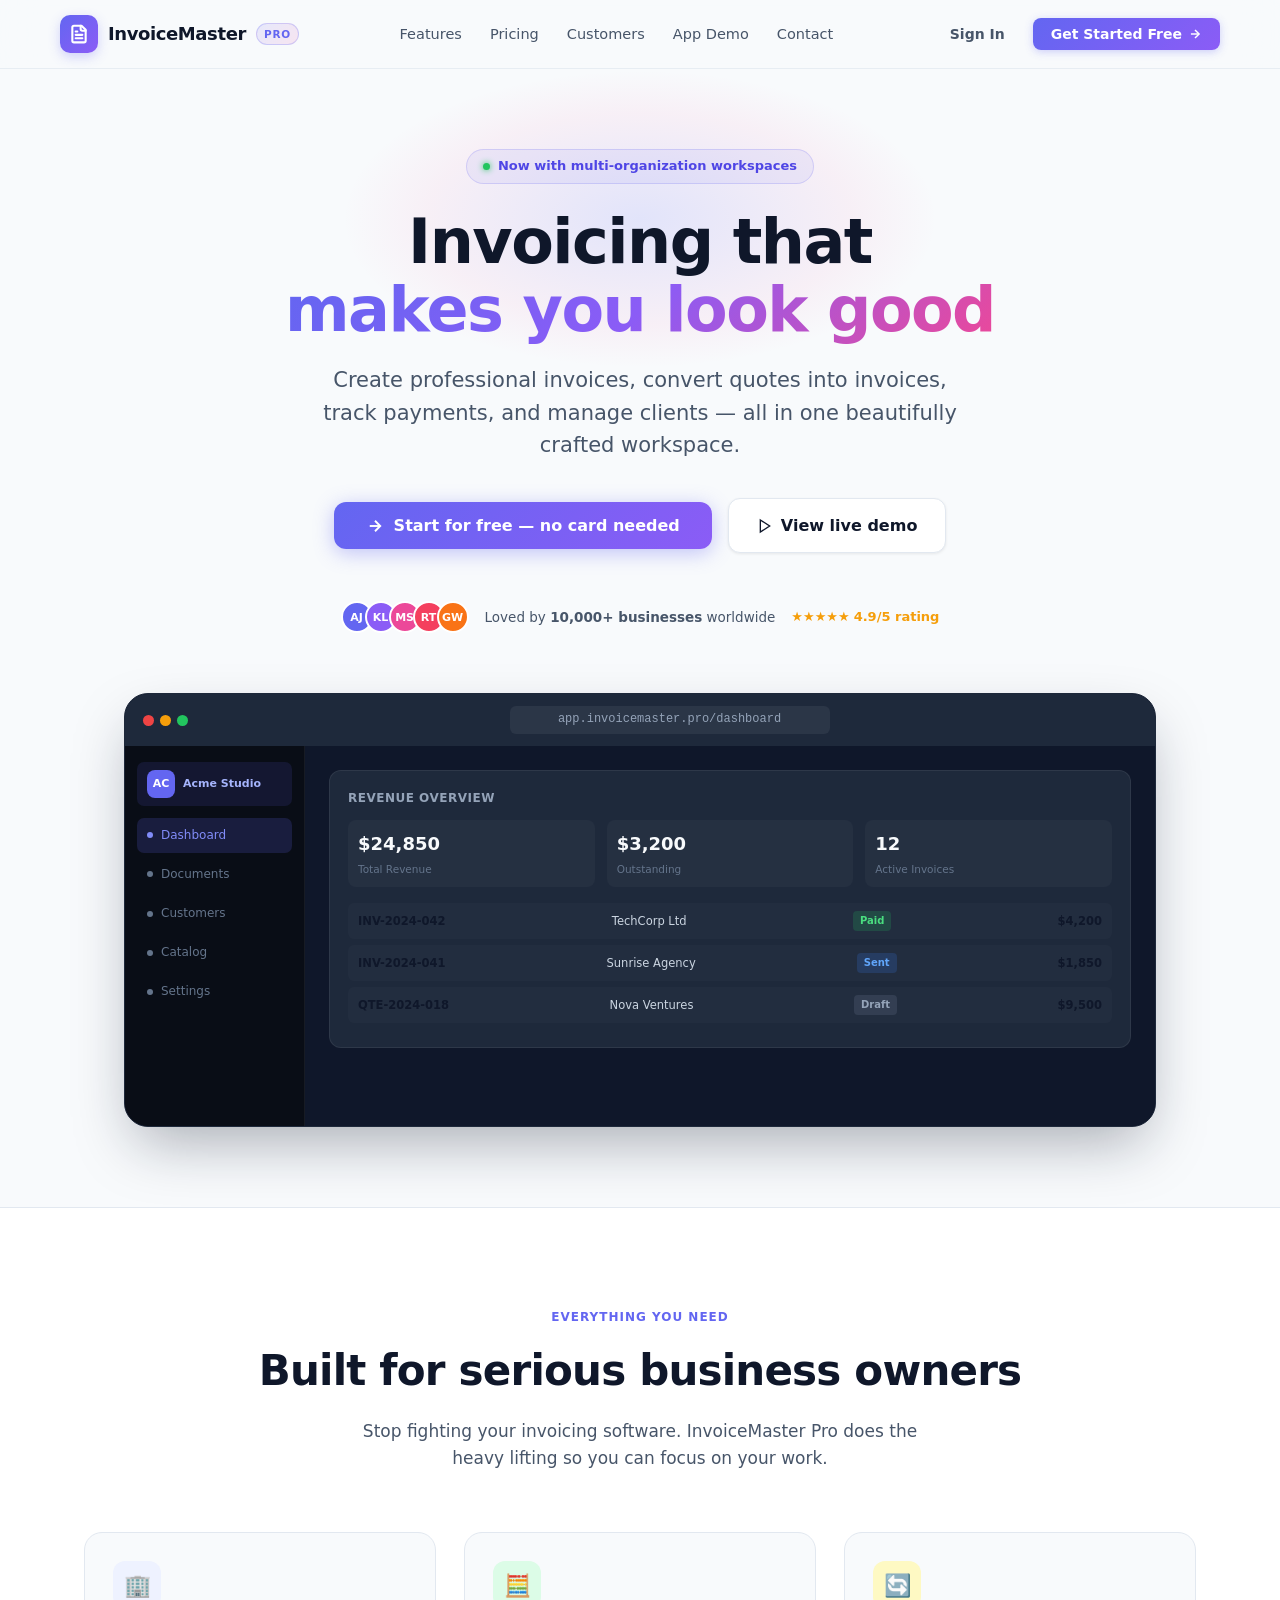
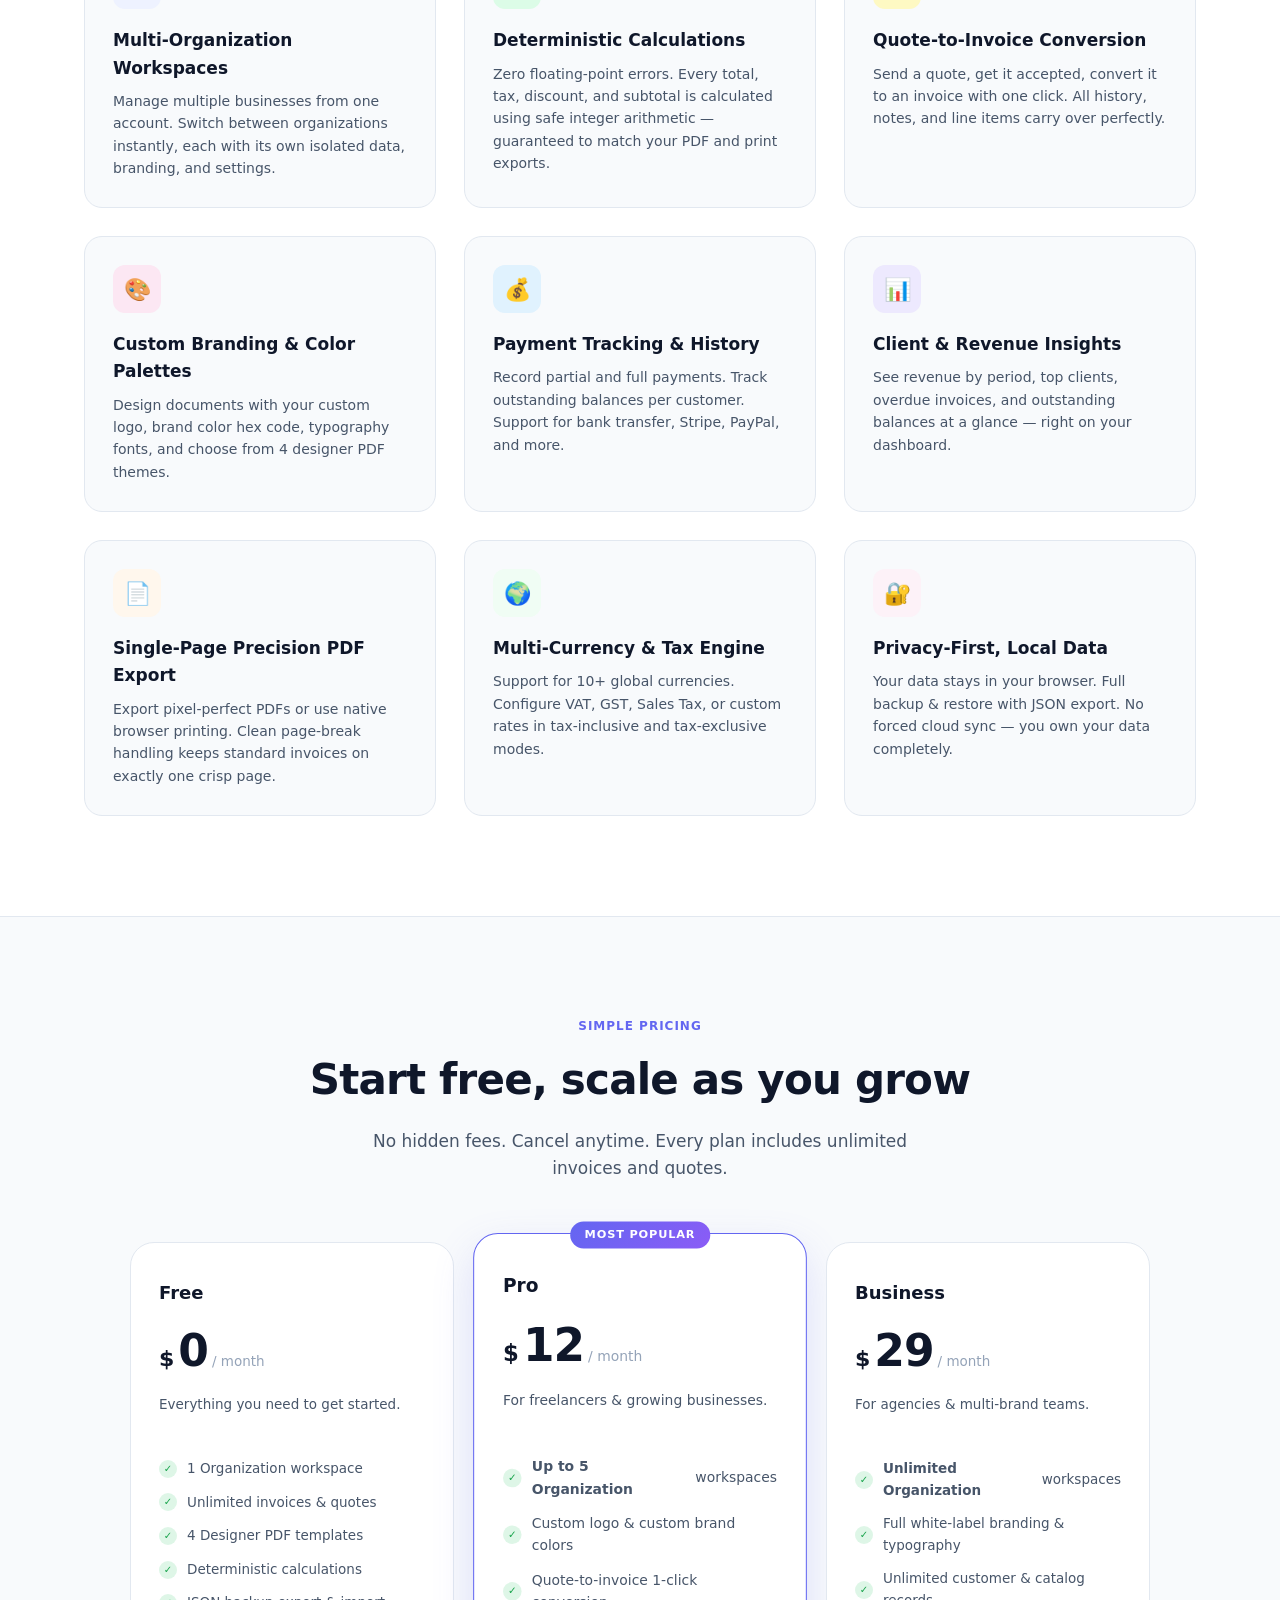
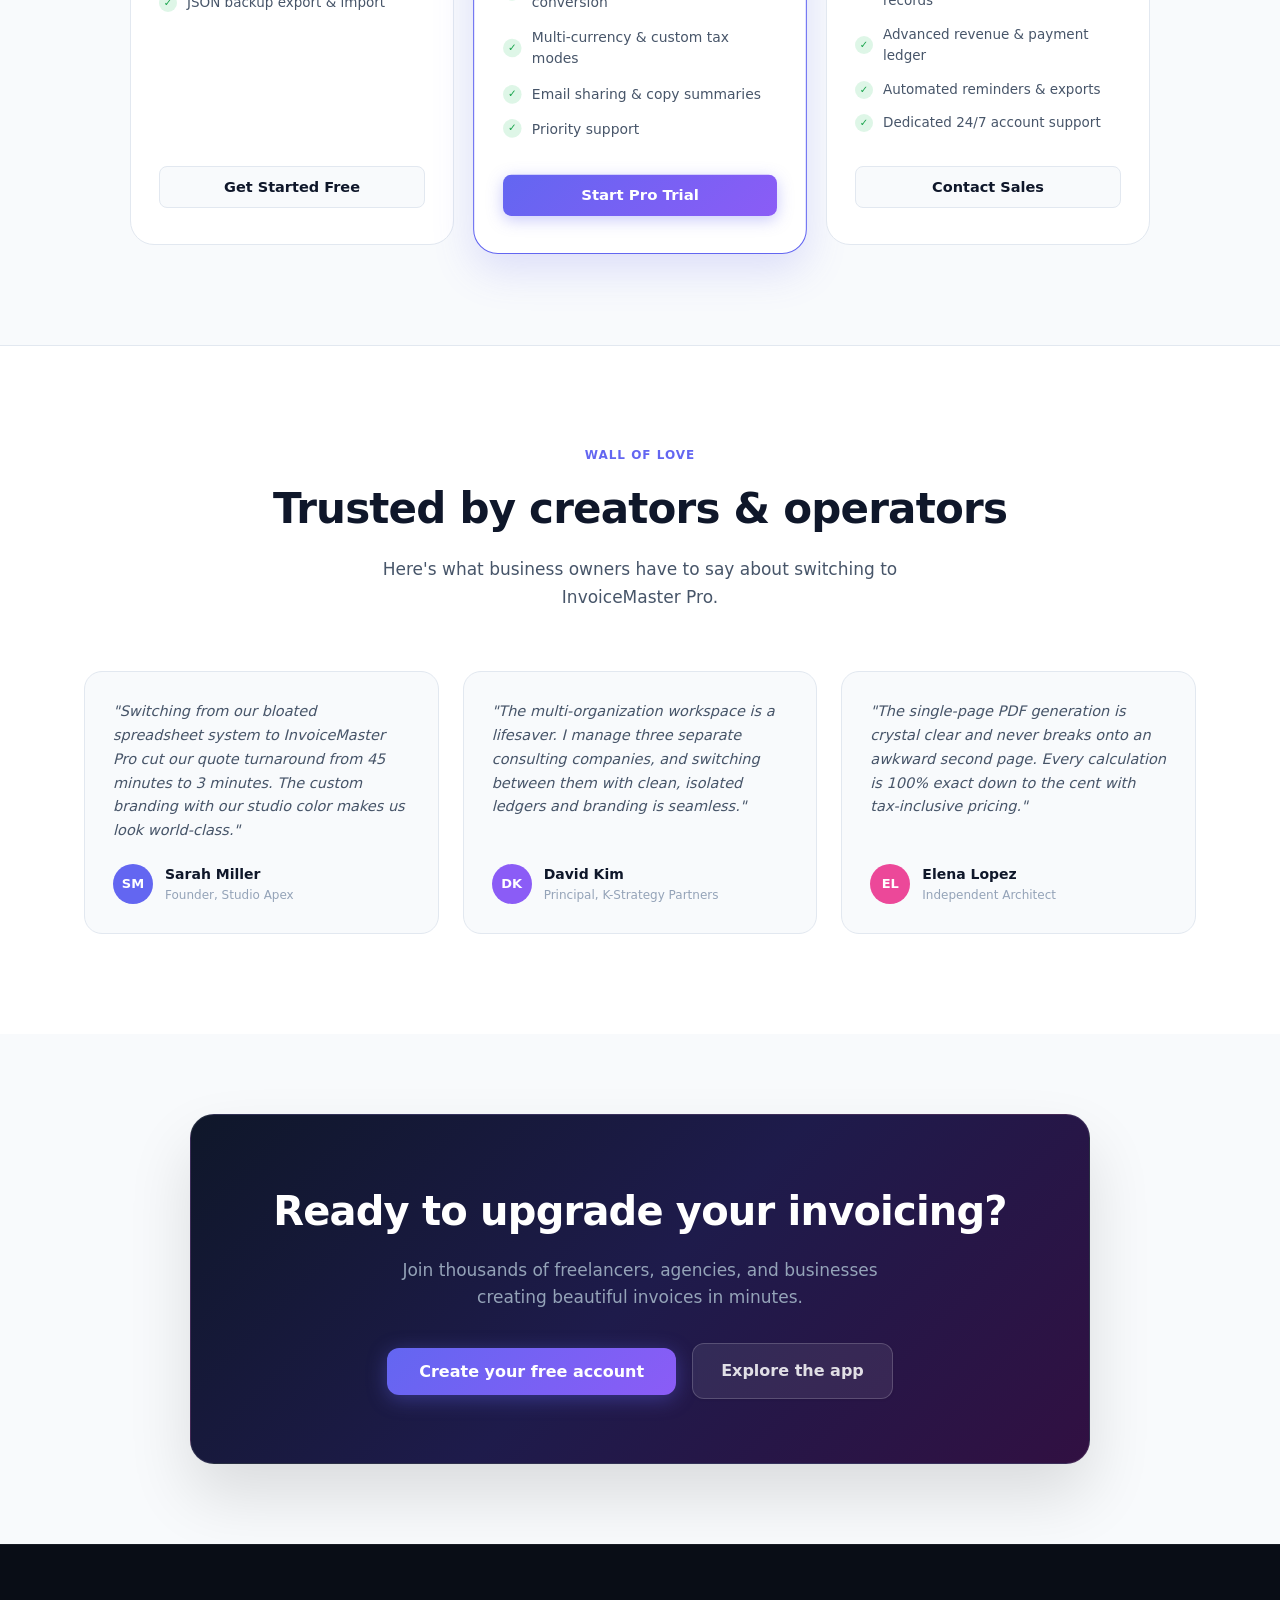
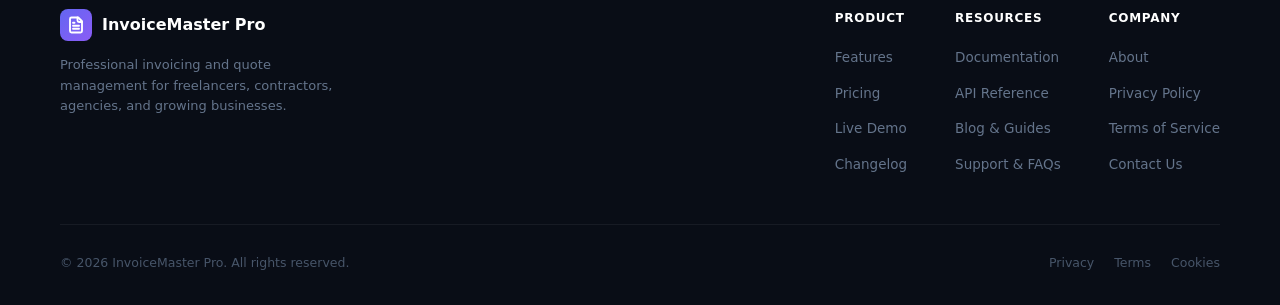
==== commit 1f7424ec: "feat: multi-color branding palette, social media handles, separate thank you notes, multi-channel sh" ====
--- a/landing.html
+++ b/landing.html
@@ -3,6 +3,7 @@
 <head>
   <meta charset="UTF-8">
   <meta name="viewport" content="width=device-width, initial-scale=1.0">
+  <meta http-equiv="Content-Security-Policy" content="default-src 'self' 'unsafe-inline' https://fonts.googleapis.com https://fonts.gstatic.com https://avatars.githubusercontent.com data:;">
   <title>InvoiceMaster Pro — Professional Invoicing for Teams & Freelancers</title>
   <meta name="description" content="Create stunning invoices, quotes, and manage your business finances from one beautiful workspace. Used by 10,000+ freelancers, agencies & businesses.">
   <meta property="og:title" content="InvoiceMaster Pro — Professional Invoicing">
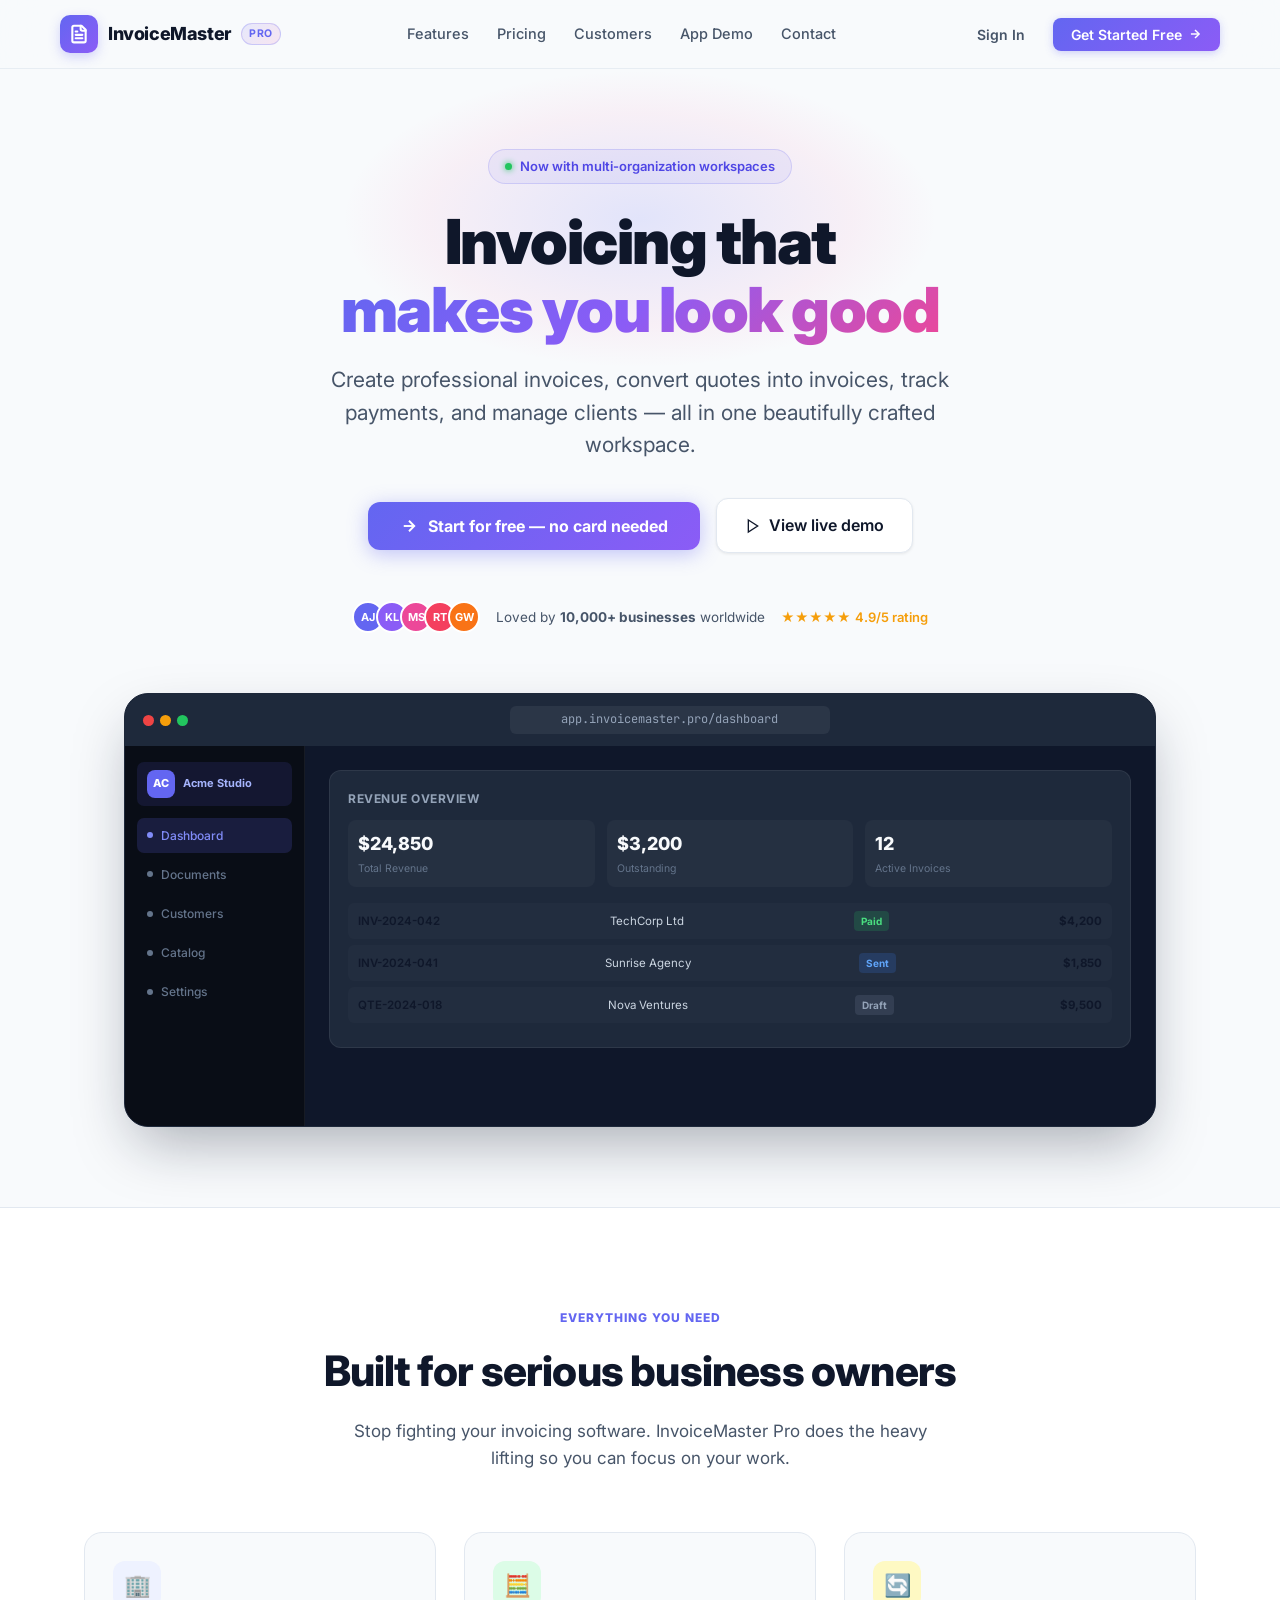
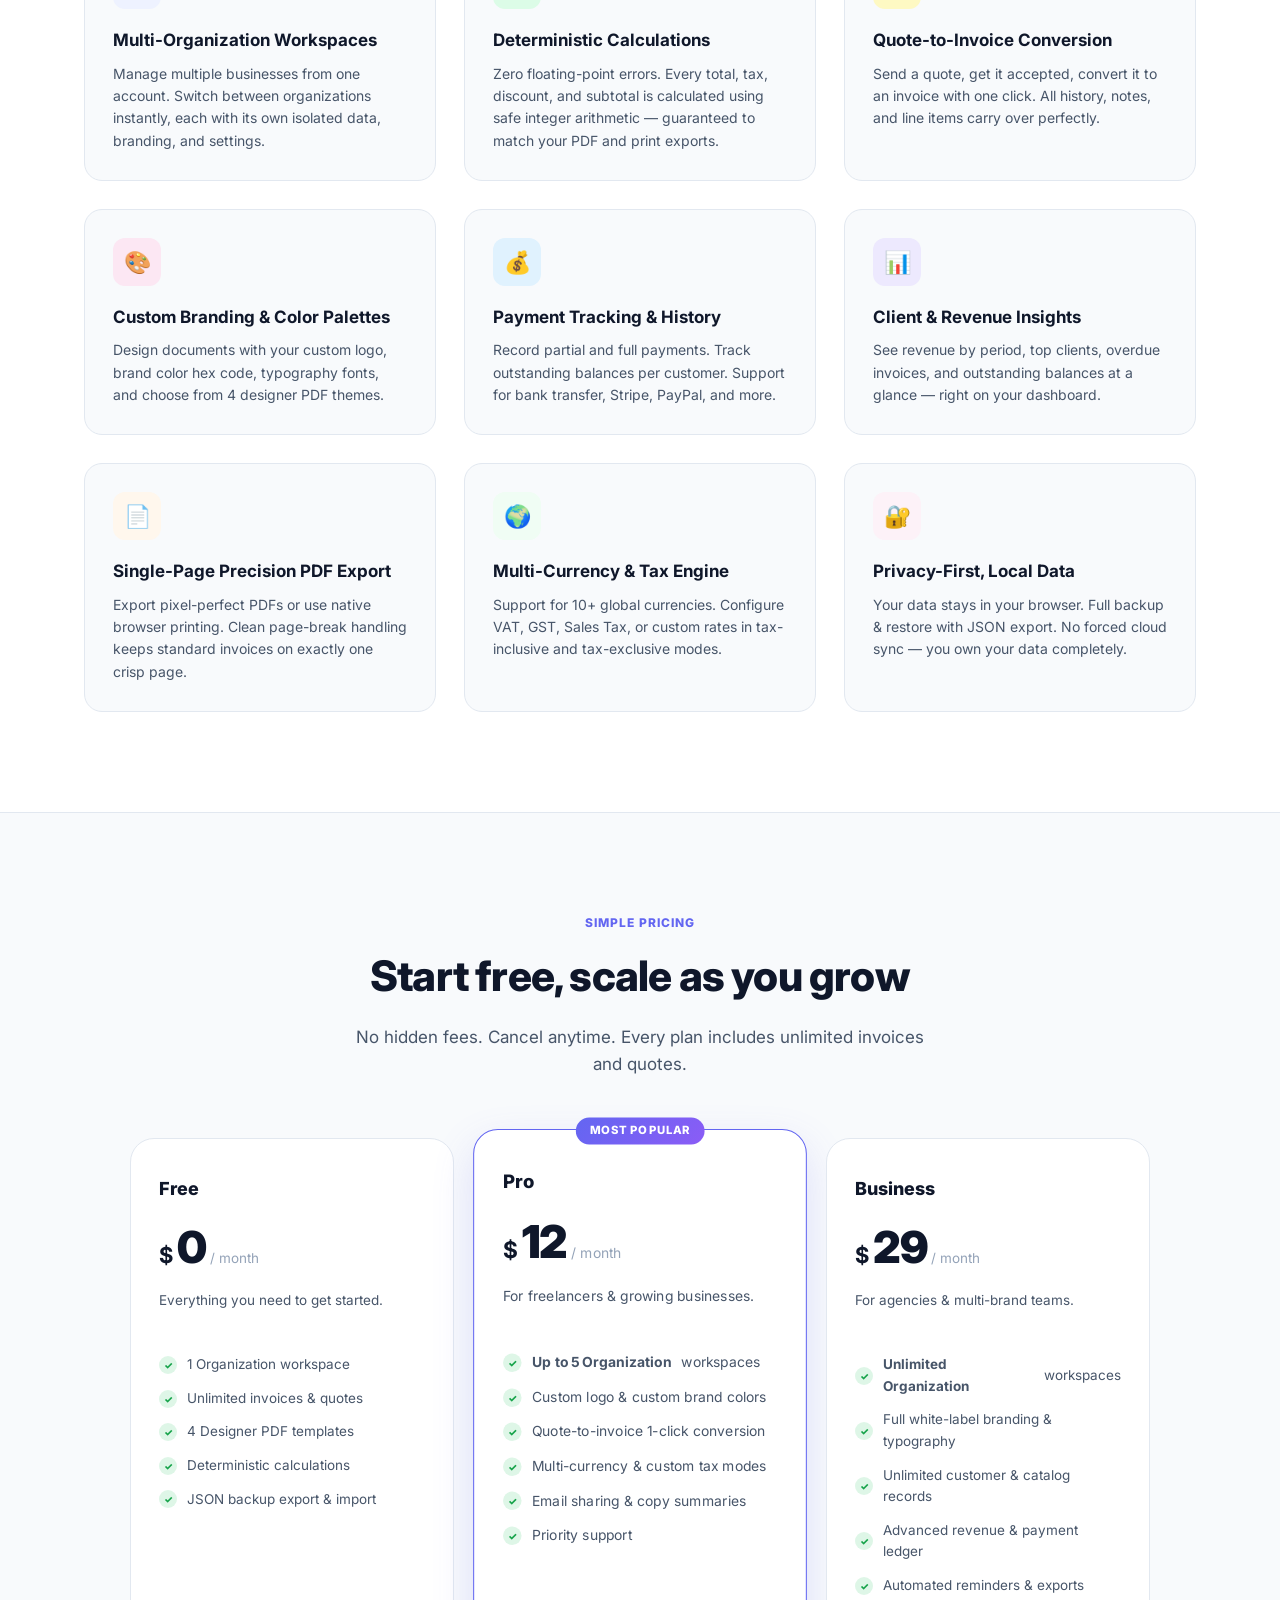
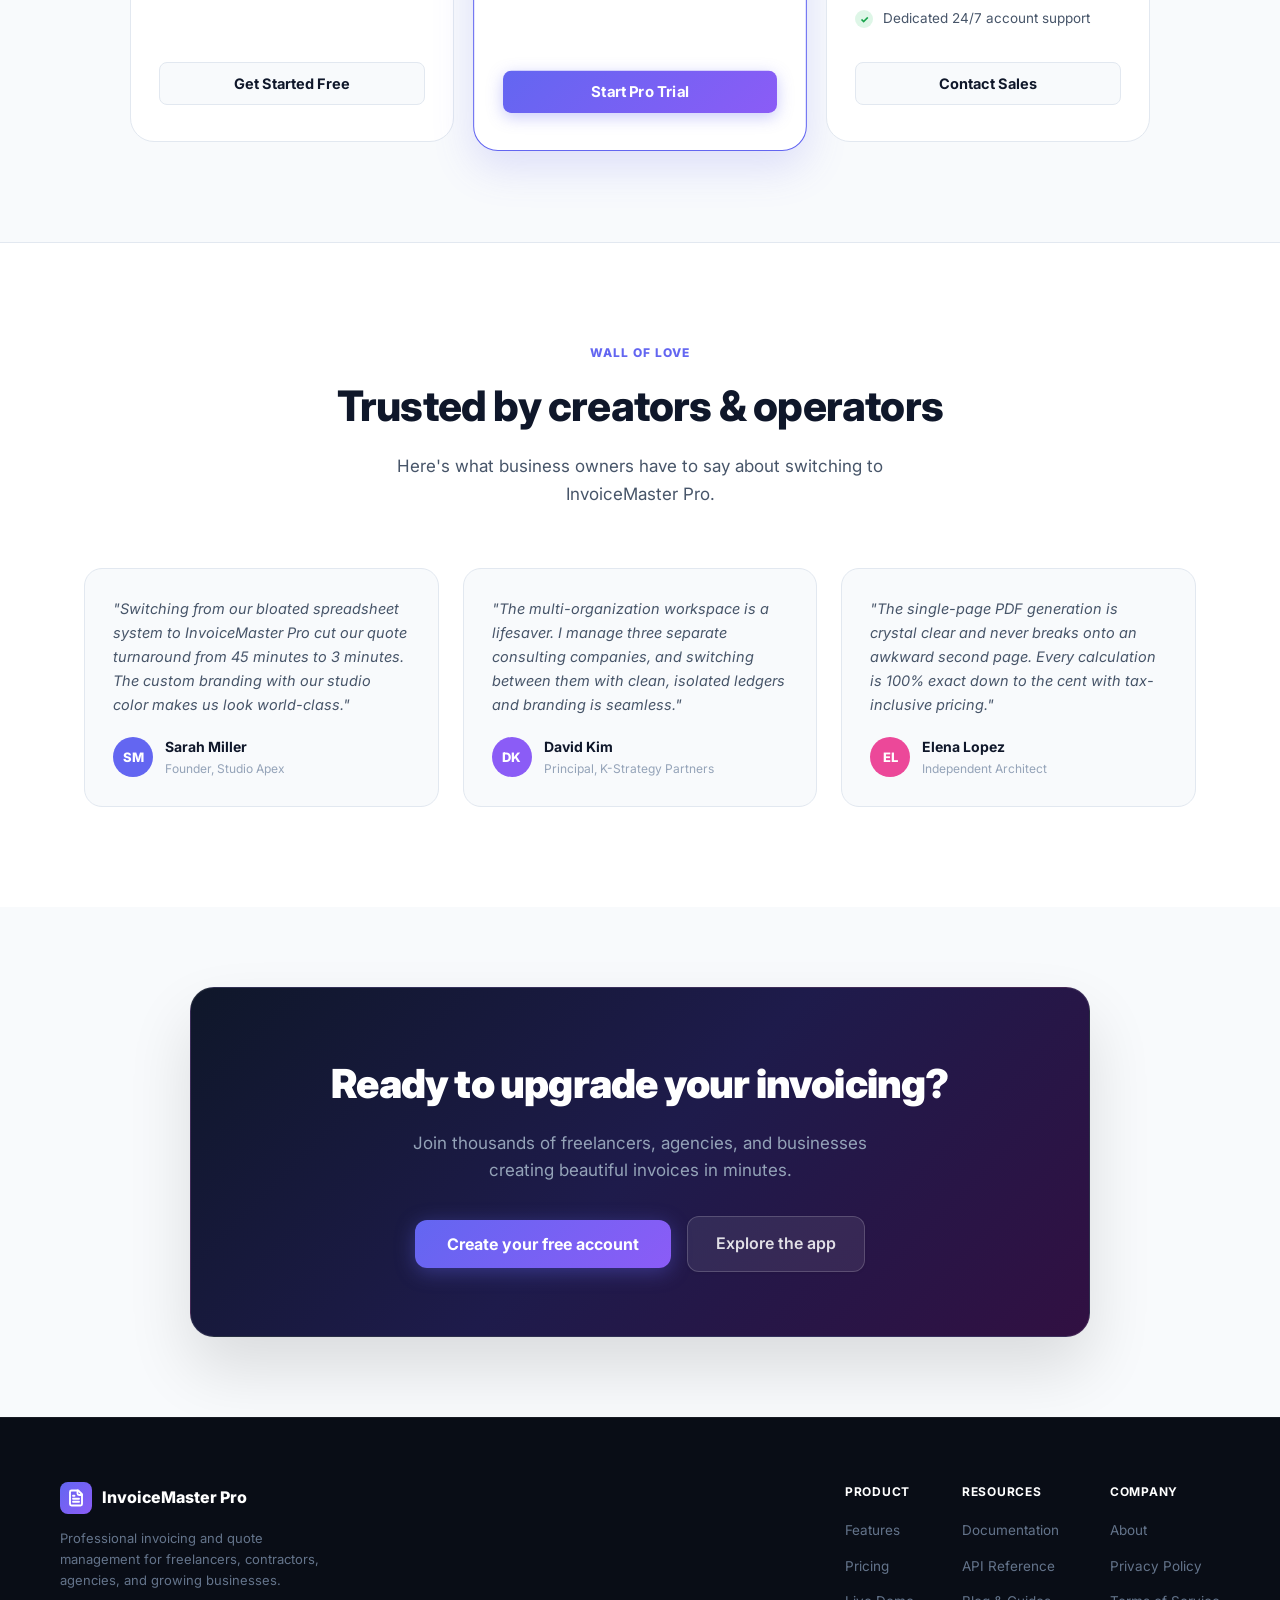
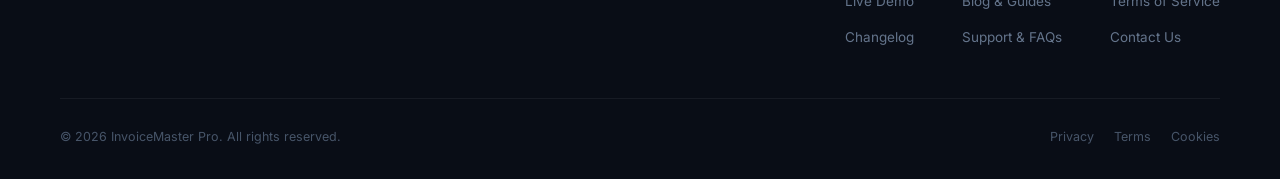
==== commit c22525be: "fix: resolve ES module import error in public-view.js and clean up CSP meta tags" ====
--- a/landing.html
+++ b/landing.html
@@ -3,7 +3,6 @@
 <head>
   <meta charset="UTF-8">
   <meta name="viewport" content="width=device-width, initial-scale=1.0">
-  <meta http-equiv="Content-Security-Policy" content="default-src 'self' 'unsafe-inline' https://fonts.googleapis.com https://fonts.gstatic.com https://avatars.githubusercontent.com data:;">
   <title>InvoiceMaster Pro — Professional Invoicing for Teams & Freelancers</title>
   <meta name="description" content="Create stunning invoices, quotes, and manage your business finances from one beautiful workspace. Used by 10,000+ freelancers, agencies & businesses.">
   <meta property="og:title" content="InvoiceMaster Pro — Professional Invoicing">
